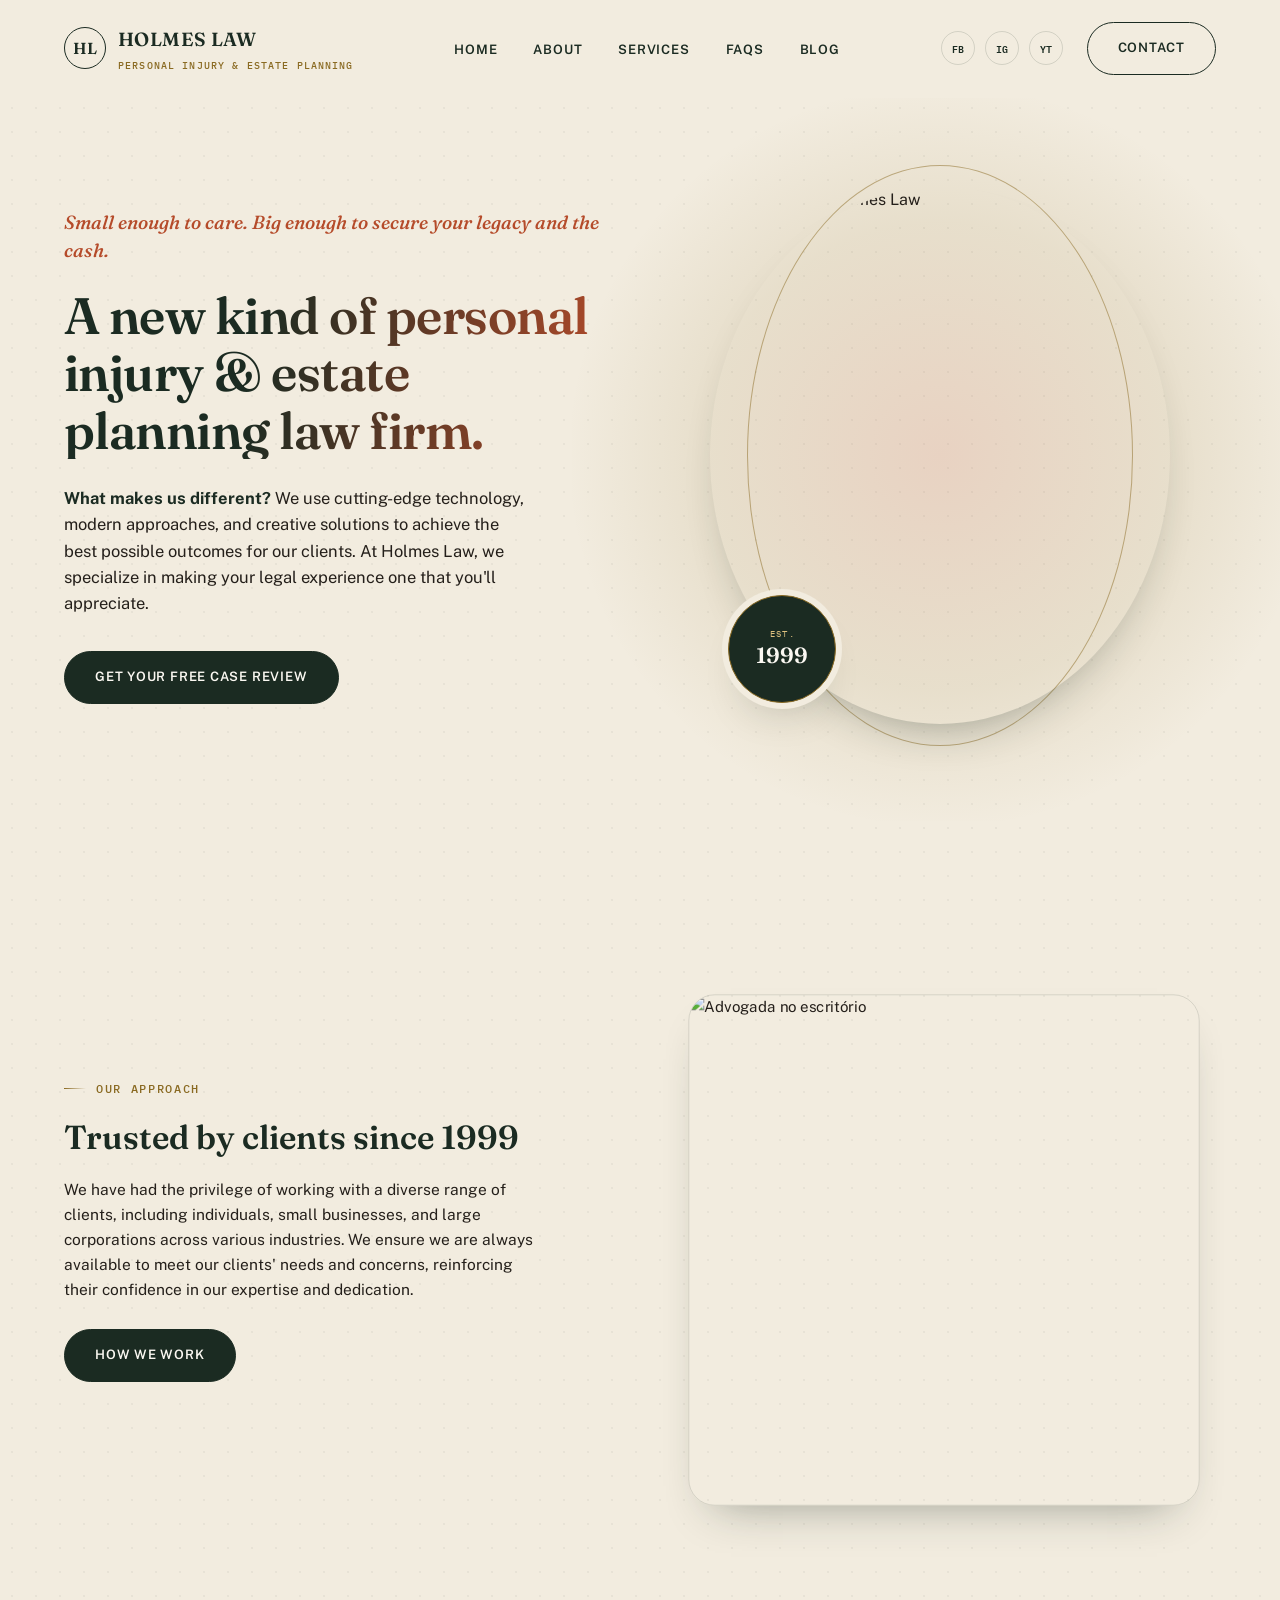
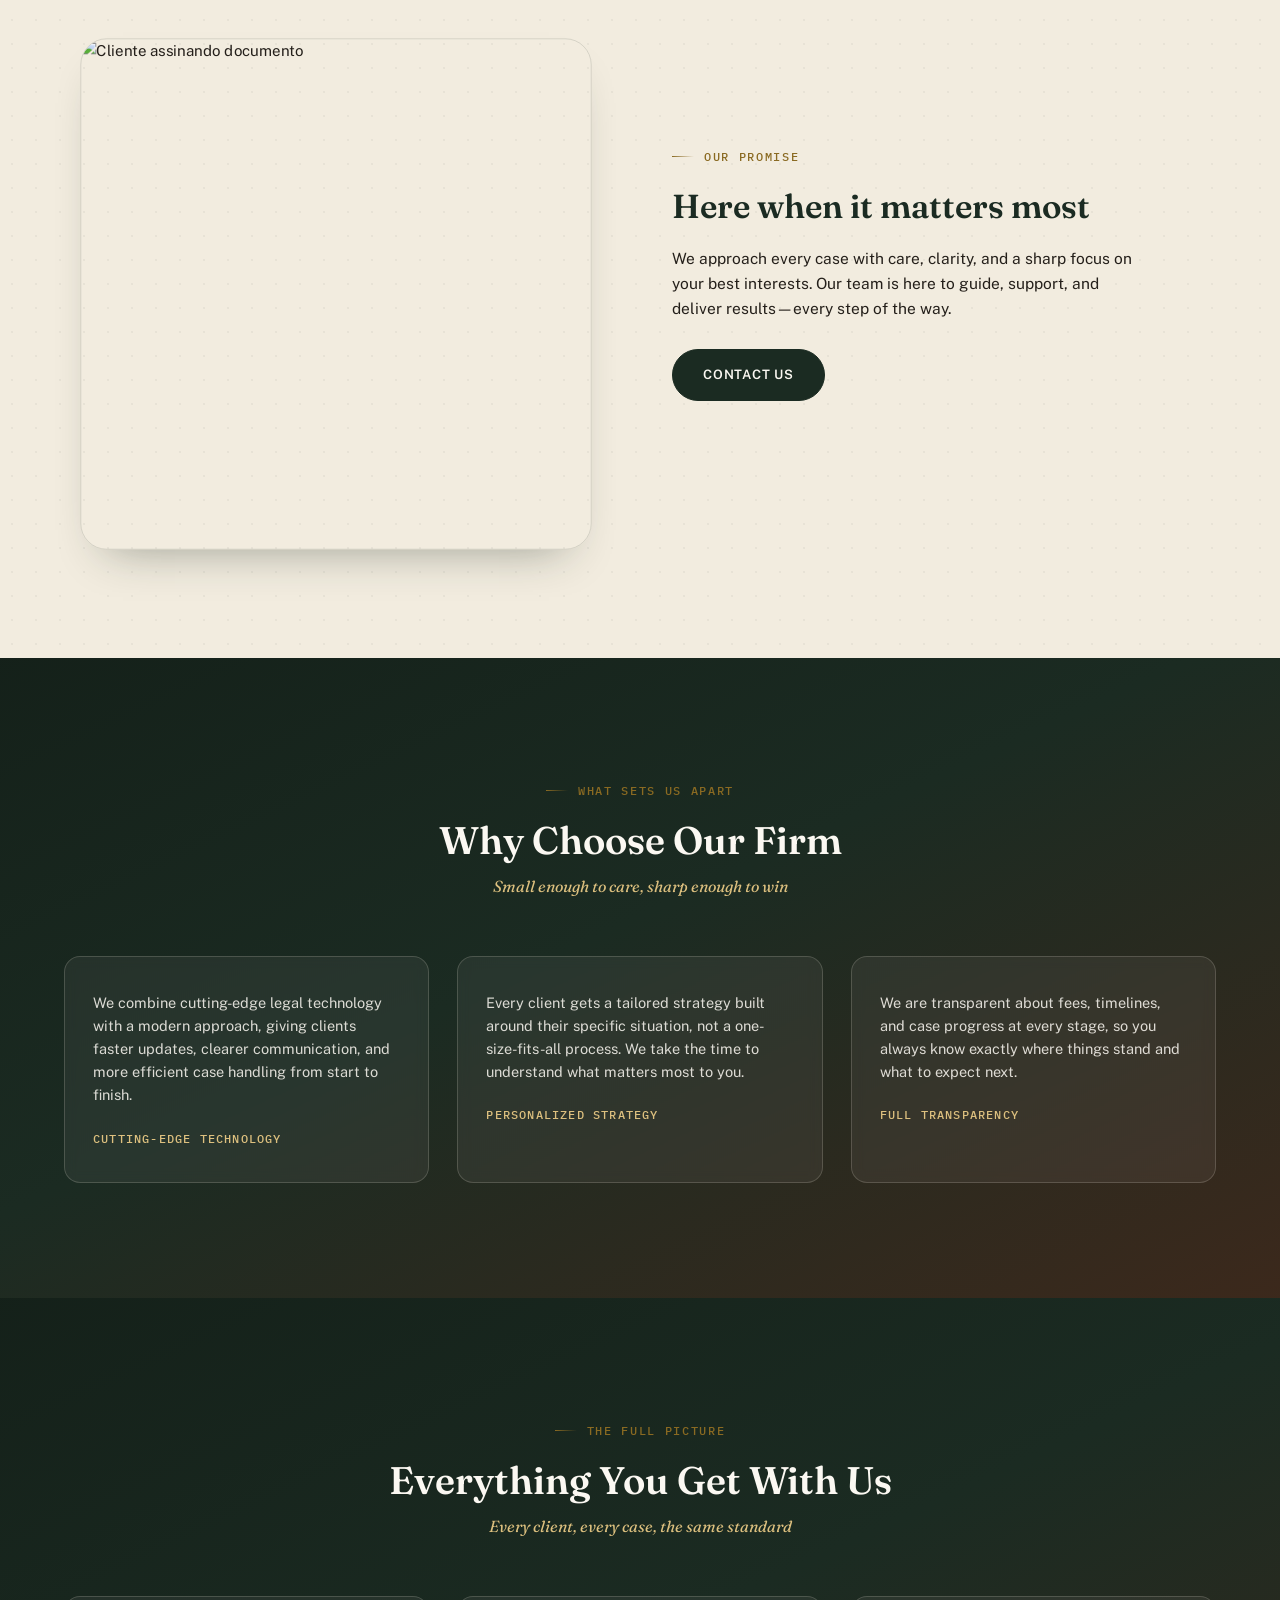
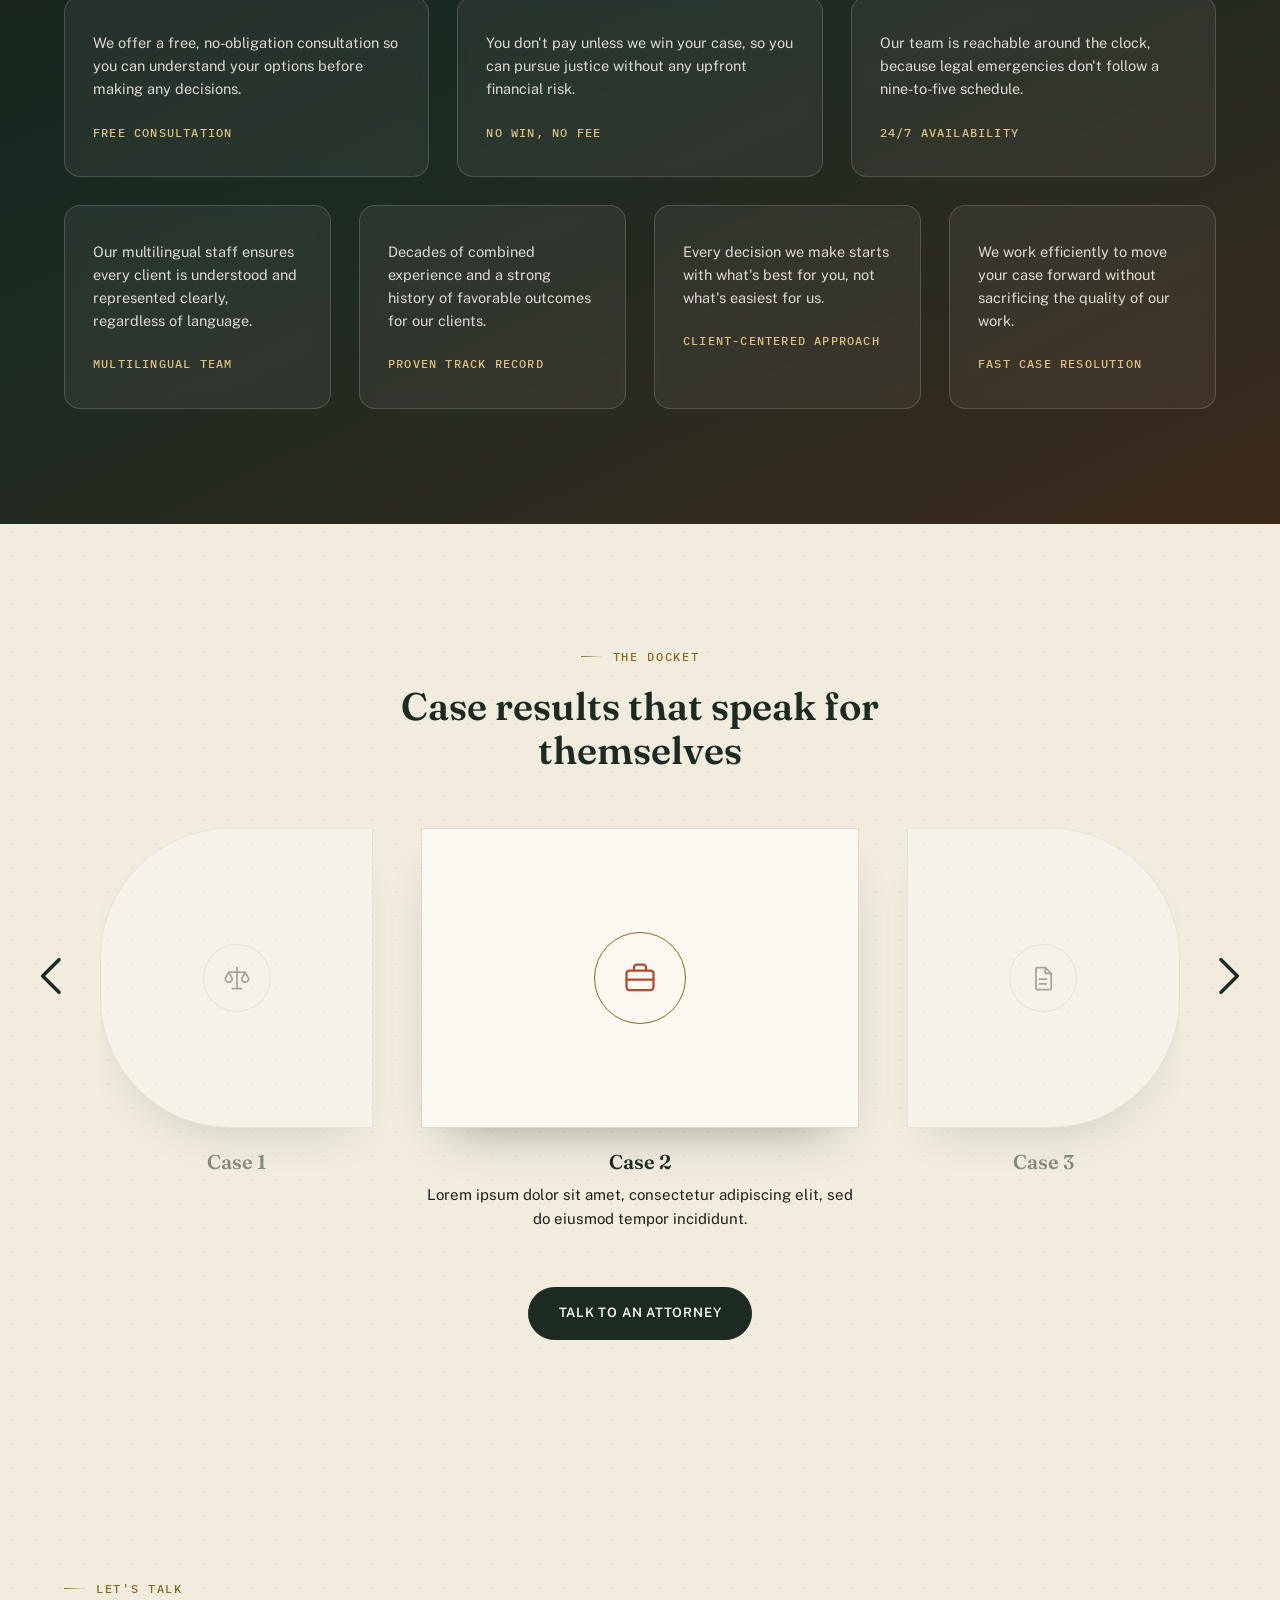
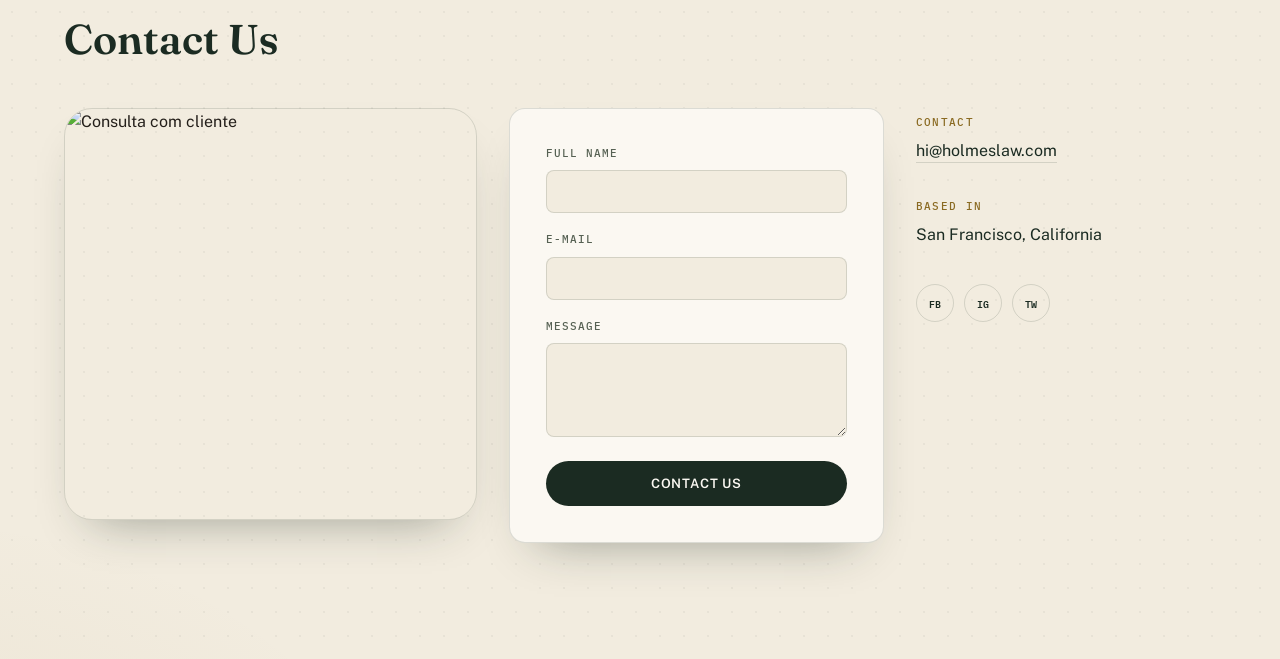
==== teste/index.html @ 51fbaf1c "detalhe2" ====
<!DOCTYPE html>
<html lang="pt-BR">
<head>
  <meta charset="UTF-8">
  <meta name="viewport" content="width=device-width, initial-scale=1.0">
  <title>Holmes Law &mdash; Personal Injury &amp; Estate Planning</title>
  <meta name="description" content="Holmes Law is a personal injury and estate planning firm built around clear communication, modern technology, and outcomes clients can trust.">
  <link rel="icon" type="image/svg+xml" href="data:image/svg+xml,%3Csvg xmlns='http://www.w3.org/2000/svg' viewBox='0 0 24 24'%3E%3Crect width='24' height='24' rx='5' fill='%231b2b22'/%3E%3Cpath d='M12 4v16M6 8h12M6 8l-2.5 5a2.5 2.5 0 0 0 5 0L6 8ZM18 8l-2.5 5a2.5 2.5 0 0 0 5 0L18 8ZM8.5 20h7' stroke='%23ddc07f' stroke-width='1.4' fill='none' stroke-linecap='round' stroke-linejoin='round'/%3E%3C/svg%3E">
  <link rel="preconnect" href="https://fonts.googleapis.com">
  <link rel="preconnect" href="https://fonts.gstatic.com" crossorigin>
  <link href="https://fonts.googleapis.com/css2?family=Fraunces:ital,wght@0,400;0,500;0,600;0,700;1,500&amp;family=Public+Sans:wght@400;500;600;700&amp;family=IBM+Plex+Mono:wght@500;600&amp;display=swap" rel="stylesheet">
  <link rel="stylesheet" href="style.css">
</head>
<body>

  <header class="site-header">
    <div class="container header-inner">

      <a href="#" class="logo">
        <span class="logo-mark">HL</span>
        <span class="logo-text">
          HOLMES LAW
          <small>PERSONAL INJURY &amp; ESTATE PLANNING</small>
        </span>
      </a>

      <nav class="main-nav">
        <ul>
          <li><a href="#">Home</a></li>
          <li class="has-dropdown">
            <a href="#">About</a>
            <ul class="dropdown">
              <li><a href="#">Our Story</a></li>
              <li><a href="#">Team</a></li>
            </ul>
          </li>
          <li class="has-dropdown">
            <a href="#">Services</a>
            <ul class="dropdown">
              <li><a href="#">Personal Injury</a></li>
              <li><a href="#">Estate Planning</a></li>
            </ul>
          </li>
          <li><a href="#">FAQs</a></li>
          <li><a href="#">Blog</a></li>
        </ul>
      </nav>

      <div class="header-actions">
        <ul class="social-links">
          <li><a href="#" aria-label="Facebook">FB</a></li>
          <li><a href="#" aria-label="Instagram">IG</a></li>
          <li><a href="#" aria-label="YouTube">YT</a></li>
        </ul>
        <a href="#" class="btn btn-primary">Contact</a>
      </div>

    </div>
  </header>

  <section class="hero">
    <div class="container hero-inner">

      <div class="hero-content">
        <p class="hero-eyebrow">Small enough to care. Big enough to secure your legacy and the cash.</p>
        <h1 class="hero-title">A new kind of personal injury &amp; estate planning law firm.</h1>
        <p class="hero-text">
          <strong>What makes us different?</strong> We use cutting-edge technology, modern approaches, and creative solutions to achieve the best possible outcomes for our clients. At Holmes Law, we specialize in making your legal experience one that you'll appreciate.
        </p>
        <a href="#" class="btn btn-secondary">Get Your Free Case Review</a>
      </div>

      <div class="hero-media">
        <img src="https://images.unsplash.com/photo-1662104935883-e9dd0619eaba?q=80&amp;w=1000&amp;h=1250&amp;auto=format&amp;fit=crop" alt="Advogada da Holmes Law">
        <div class="seal">
          <span>Est.</span>
          <strong>1999</strong>
        </div>
      </div>

    </div>
  </section>

  <section class="about">
    <div class="container">

      <div class="about-row">
        <div class="about-text reveal">
          <span class="tag-label">Our Approach</span>
          <h2>Trusted by clients since 1999</h2>
          <p>
            We have had the privilege of working with a diverse range of clients, including individuals, small businesses, and large corporations across various industries. We ensure we are always available to meet our clients' needs and concerns, reinforcing their confidence in our expertise and dedication.
          </p>
          <a href="#" class="btn btn-secondary">How We Work</a>
        </div>
        <div class="about-media reveal reveal-scale reveal-delay-1">
          <img src="https://images.unsplash.com/photo-1758518727888-ffa196002e59?q=80&amp;w=1200&amp;h=1200&amp;auto=format&amp;fit=crop" alt="Advogada no escritório">
        </div>
      </div>

      <div class="about-row">
        <div class="about-media reveal reveal-scale">
          <img src="https://images.unsplash.com/photo-1450101499163-c8848c66ca85?q=80&amp;w=1200&amp;h=1200&amp;auto=format&amp;fit=crop" alt="Cliente assinando documento">
        </div>
        <div class="about-text reveal reveal-delay-1">
          <span class="tag-label">Our Promise</span>
          <h2>Here when it matters most</h2>
          <p>
            We approach every case with care, clarity, and a sharp focus on your best interests. Our team is here to guide, support, and deliver results—every step of the way.
          </p>
          <a href="#" class="btn btn-secondary">Contact Us</a>
        </div>
      </div>

    </div>
  </section>

  <section class="highlights" style="background-image: url('https://images.unsplash.com/photo-1758518730384-be3d205838e8?q=80&amp;w=1920&amp;h=1080&amp;auto=format&amp;fit=crop');">
    <div class="highlights-overlay"></div>

    <div class="container highlights-inner">

      <div class="highlights-header reveal">
        <span class="tag-label">What Sets Us Apart</span>
        <h2>Why Choose Our Firm</h2>
        <p>Small enough to care, sharp enough to win</p>
      </div>

      <div class="highlights-grid">

        <div class="highlight-card reveal">
          <p>
            We combine cutting-edge legal technology with a modern approach, giving clients faster updates, clearer communication, and more efficient case handling from start to finish.
          </p>
          <span class="highlight-label">Cutting-Edge Technology</span>
        </div>

        <div class="highlight-card reveal reveal-delay-1">
          <p>
            Every client gets a tailored strategy built around their specific situation, not a one-size-fits-all process. We take the time to understand what matters most to you.
          </p>
          <span class="highlight-label">Personalized Strategy</span>
        </div>

        <div class="highlight-card reveal reveal-delay-2">
          <p>
            We are transparent about fees, timelines, and case progress at every stage, so you always know exactly where things stand and what to expect next.
          </p>
          <span class="highlight-label">Full Transparency</span>
        </div>

      </div>

    </div>
  </section>

  <section class="highlights" style="background-image: url('https://images.unsplash.com/photo-1750365501430-395251fe4b7e?q=80&amp;w=1920&amp;h=1080&amp;auto=format&amp;fit=crop');">
    <div class="highlights-overlay"></div>

    <div class="container highlights-inner">

      <div class="highlights-header reveal">
        <span class="tag-label">The Full Picture</span>
        <h2>Everything You Get With Us</h2>
        <p>Every client, every case, the same standard</p>
      </div>

      <div class="highlights-grid highlights-grid-7">

        <div class="highlight-card highlight-card-top reveal">
          <p>
            We offer a free, no-obligation consultation so you can understand your options before making any decisions.
          </p>
          <span class="highlight-label">Free Consultation</span>
        </div>

        <div class="highlight-card highlight-card-top reveal reveal-delay-1">
          <p>
            You don't pay unless we win your case, so you can pursue justice without any upfront financial risk.
          </p>
          <span class="highlight-label">No Win, No Fee</span>
        </div>

        <div class="highlight-card highlight-card-top reveal reveal-delay-2">
          <p>
            Our team is reachable around the clock, because legal emergencies don't follow a nine-to-five schedule.
          </p>
          <span class="highlight-label">24/7 Availability</span>
        </div>

        <div class="highlight-card highlight-card-bottom reveal">
          <p>
            Our multilingual staff ensures every client is understood and represented clearly, regardless of language.
          </p>
          <span class="highlight-label">Multilingual Team</span>
        </div>

        <div class="highlight-card highlight-card-bottom reveal reveal-delay-1">
          <p>
            Decades of combined experience and a strong history of favorable outcomes for our clients.
          </p>
          <span class="highlight-label">Proven Track Record</span>
        </div>

        <div class="highlight-card highlight-card-bottom reveal reveal-delay-2">
          <p>
            Every decision we make starts with what's best for you, not what's easiest for us.
          </p>
          <span class="highlight-label">Client-Centered Approach</span>
        </div>

        <div class="highlight-card highlight-card-bottom reveal reveal-delay-3">
          <p>
            We work efficiently to move your case forward without sacrificing the quality of our work.
          </p>
          <span class="highlight-label">Fast Case Resolution</span>
        </div>

      </div>

    </div>
  </section>

  <section class="cases">
    <div class="container">

      <div class="cases-header reveal">
        <span class="tag-label">The Docket</span>
        <h2>Case results that speak for themselves</h2>
      </div>

      <div class="cases-carousel">

        <button type="button" class="cases-arrow cases-arrow-prev" aria-label="Caso anterior">
          <svg viewBox="0 0 24 24" fill="none" stroke="currentColor" stroke-width="1.5" stroke-linecap="round" stroke-linejoin="round"><path d="M15 5l-7 7 7 7"/></svg>
        </button>

        <div class="cases-track">

          <div class="case-card">
            <div class="case-shape">
              <div class="case-symbol">
                <svg viewBox="0 0 24 24" fill="none" stroke="currentColor" stroke-width="1.5" stroke-linecap="round" stroke-linejoin="round"><path d="M12 3v18M5 7h14M5 7l-3 5.5a3 3 0 0 0 6 0L5 7ZM19 7l-3 5.5a3 3 0 0 0 6 0L19 7ZM8 21h8"/></svg>
              </div>
            </div>
            <h3>Case 1</h3>
            <p>Lorem ipsum dolor sit amet, consectetur adipiscing elit, sed do eiusmod tempor incididunt.</p>
          </div>

          <div class="case-card">
            <div class="case-shape">
              <div class="case-symbol">
                <svg viewBox="0 0 24 24" fill="none" stroke="currentColor" stroke-width="1.5" stroke-linecap="round" stroke-linejoin="round"><rect x="3" y="7" width="18" height="13" rx="2"/><path d="M8 7V5a2 2 0 0 1 2-2h4a2 2 0 0 1 2 2v2M3 13h18"/></svg>
              </div>
            </div>
            <h3>Case 2</h3>
            <p>Lorem ipsum dolor sit amet, consectetur adipiscing elit, sed do eiusmod tempor incididunt.</p>
          </div>

          <div class="case-card">
            <div class="case-shape">
              <div class="case-symbol">
                <svg viewBox="0 0 24 24" fill="none" stroke="currentColor" stroke-width="1.5" stroke-linecap="round" stroke-linejoin="round"><path d="M7 3h7l5 5v13a1 1 0 0 1-1 1H7a1 1 0 0 1-1-1V4a1 1 0 0 1 1-1Z"/><path d="M14 3v5h5M9 13h6M9 17h6"/></svg>
              </div>
            </div>
            <h3>Case 3</h3>
            <p>Lorem ipsum dolor sit amet, consectetur adipiscing elit, sed do eiusmod tempor incididunt.</p>
          </div>

          <div class="case-card">
            <div class="case-shape">
              <div class="case-symbol">
                <svg viewBox="0 0 24 24" fill="none" stroke="currentColor" stroke-width="1.5" stroke-linecap="round" stroke-linejoin="round"><path d="M12 3l7 3v6c0 4.5-3 8-7 9-4-1-7-4.5-7-9V6l7-3Z"/></svg>
              </div>
            </div>
            <h3>Case 4</h3>
            <p>Lorem ipsum dolor sit amet, consectetur adipiscing elit, sed do eiusmod tempor incididunt.</p>
          </div>

          <div class="case-card">
            <div class="case-shape">
              <div class="case-symbol">
                <svg viewBox="0 0 24 24" fill="none" stroke="currentColor" stroke-width="1.5" stroke-linecap="round" stroke-linejoin="round"><path d="M3 21h18M4 21V10l8-6 8 6v11M6 21v-7M10 21v-7M14 21v-7M18 21v-7"/></svg>
              </div>
            </div>
            <h3>Case 5</h3>
            <p>Lorem ipsum dolor sit amet, consectetur adipiscing elit, sed do eiusmod tempor incididunt.</p>
          </div>

          <div class="case-card">
            <div class="case-shape">
              <div class="case-symbol">
                <svg viewBox="0 0 24 24" fill="none" stroke="currentColor" stroke-width="1.5" stroke-linecap="round" stroke-linejoin="round"><path d="M16 3l5 5-11 11H5v-5L16 3Z"/><path d="M3 21h6"/></svg>
              </div>
            </div>
            <h3>Case 6</h3>
            <p>Lorem ipsum dolor sit amet, consectetur adipiscing elit, sed do eiusmod tempor incididunt.</p>
          </div>

        </div>

        <button type="button" class="cases-arrow cases-arrow-next" aria-label="Próximo caso">
          <svg viewBox="0 0 24 24" fill="none" stroke="currentColor" stroke-width="1.5" stroke-linecap="round" stroke-linejoin="round"><path d="M9 5l7 7-7 7"/></svg>
        </button>

      </div>

      <div class="cases-cta">
        <a href="#" class="btn btn-secondary">Talk to an Attorney</a>
      </div>

    </div>
  </section>

  <script>
    (function () {
      var track = document.querySelector('.cases-track');
      var prevBtn = document.querySelector('.cases-arrow-prev');
      var nextBtn = document.querySelector('.cases-arrow-next');

      if (!track || !prevBtn || !nextBtn) return;

      var cards = Array.prototype.slice.call(track.querySelectorAll('.case-card'));
      var currentIndex = 1;

      function render() {
        cards.forEach(function (card, index) {
          card.classList.remove('is-current', 'is-side', 'is-prev', 'is-next', 'is-hidden');

          if (index === currentIndex) {
            card.classList.add('is-current');
          } else if (index === currentIndex - 1) {
            card.classList.add('is-side', 'is-prev');
          } else if (index === currentIndex + 1) {
            card.classList.add('is-side', 'is-next');
          } else {
            card.classList.add('is-hidden');
          }
        });

        prevBtn.disabled = currentIndex === 0;
        nextBtn.disabled = currentIndex === cards.length - 1;
      }

      prevBtn.addEventListener('click', function () {
        if (currentIndex > 0) {
          currentIndex -= 1;
          render();
        }
      });

      nextBtn.addEventListener('click', function () {
        if (currentIndex < cards.length - 1) {
          currentIndex += 1;
          render();
        }
      });

      render();
    })();
  </script>

  <section class="contact">
    <div class="container">

      <span class="tag-label reveal">Let's Talk</span>
      <h2 class="contact-title reveal">Contact Us</h2>

      <div class="contact-grid">

        <div class="contact-image reveal">
          <img src="https://images.unsplash.com/photo-1758691737246-95bf8f09a997?q=80&amp;w=1000&amp;h=1000&amp;auto=format&amp;fit=crop" alt="Consulta com cliente">
        </div>

        <div class="contact-form-box reveal reveal-delay-1">
          <form>
            <div class="form-field">
              <label for="contact-name">Full Name</label>
              <input type="text" id="contact-name" name="name">
            </div>
            <div class="form-field">
              <label for="contact-email">E-mail</label>
              <input type="email" id="contact-email" name="email">
            </div>
            <div class="form-field">
              <label for="contact-message">Message</label>
              <textarea id="contact-message" name="message" rows="4"></textarea>
            </div>
            <button type="submit" class="btn btn-secondary">Contact Us</button>
          </form>
        </div>

        <div class="contact-info reveal reveal-delay-2">
          <div class="contact-info-block">
            <h4>Contact</h4>
            <a href="mailto:hi@holmeslaw.com">hi@holmeslaw.com</a>
          </div>

          <div class="contact-info-block">
            <h4>Based in</h4>
            <p>San Francisco, California</p>
          </div>

          <ul class="contact-social">
            <li><a href="#" aria-label="Facebook">FB</a></li>
            <li><a href="#" aria-label="Instagram">IG</a></li>
            <li><a href="#" aria-label="Twitter">TW</a></li>
          </ul>
        </div>

      </div>

    </div>
  </section>

  <script>
    (function () {
      var header = document.querySelector('.site-header');

      function onScroll() {
        header.classList.toggle('is-scrolled', window.scrollY > 10);
      }

      onScroll();
      window.addEventListener('scroll', onScroll, { passive: true });
    })();

    (function () {
      var reduceMotion = window.matchMedia('(prefers-reduced-motion: reduce)').matches;
      var targets = document.querySelectorAll('.reveal');

      if (reduceMotion || !('IntersectionObserver' in window)) {
        targets.forEach(function (el) { el.classList.add('is-visible'); });
        return;
      }

      var observer = new IntersectionObserver(function (entries) {
        entries.forEach(function (entry) {
          if (entry.isIntersecting) {
            entry.target.classList.add('is-visible');
            observer.unobserve(entry.target);
          }
        });
      }, { threshold: 0.15, rootMargin: '0px 0px -60px 0px' });

      targets.forEach(function (el) { observer.observe(el); });
    })();
  </script>

</body>
</html>
---- teste/style.css ----
/* ===== Reset & tokens ===== */

* {
  margin: 0;
  padding: 0;
  box-sizing: border-box;
}

:root {
  --ink: #1b2b22;
  --parchment: #f2ecdf;
  --paper: #fbf8f2;
  --rust: #b54b2a;
  --rust-dark: #8f3c1e;
  --brass: #8a6a22;
  --brass-light: #ddc07f;
  --charcoal: #241f1a;
  --sage: #566153;
  --line: rgba(27, 43, 34, 0.14);
  --shadow-soft: 0 24px 48px -28px rgba(27, 43, 34, 0.45);
  --shadow-lift: 0 16px 30px -18px rgba(27, 43, 34, 0.4);
  --radius-sm: 8px;
  --radius-md: 16px;
  --radius-lg: 28px;
  --section-pad: clamp(64px, 9vw, 120px);
  --font-display: "Fraunces", Georgia, serif;
  --font-body: "Public Sans", Arial, Helvetica, sans-serif;
  --font-mono: "IBM Plex Mono", "Courier New", monospace;
}

html {
  scroll-behavior: smooth;
}

body {
  font-family: var(--font-body);
  color: var(--charcoal);
  background-color: var(--parchment);
  background-image:
    radial-gradient(ellipse 900px 620px at 88% -8%, rgba(181, 75, 42, 0.07), transparent 60%),
    radial-gradient(ellipse 900px 700px at -8% 105%, rgba(138, 106, 34, 0.08), transparent 60%),
    radial-gradient(rgba(27, 43, 34, 0.05) 1px, transparent 1px);
  background-size: auto, auto, 24px 24px;
  background-repeat: no-repeat, no-repeat, repeat;
  line-height: 1.6;
  -webkit-font-smoothing: antialiased;
}

img {
  max-width: 100%;
  display: block;
}

a {
  text-decoration: none;
  color: inherit;
}

ul {
  list-style: none;
}

h1, h2, h3, h4 {
  font-family: var(--font-display);
  color: var(--ink);
  font-weight: 600;
  line-height: 1.15;
}

::selection {
  background: var(--brass);
  color: var(--paper);
}

a:focus-visible,
button:focus-visible,
input:focus-visible,
select:focus-visible,
textarea:focus-visible {
  outline: 2px solid var(--rust);
  outline-offset: 3px;
}

.container {
  width: 100%;
  max-width: 1200px;
  margin: 0 auto;
  padding: 0 24px;
}

/* ===== Reveal on scroll ===== */

.reveal {
  opacity: 0;
  transform: translateY(28px);
  transition: opacity 0.8s ease, transform 0.8s ease;
}

.reveal.is-visible {
  opacity: 1;
  transform: none;
}

.reveal.reveal-scale {
  transform: translateY(24px) scale(0.94);
}

.reveal-delay-1 { transition-delay: 0.1s; }
.reveal-delay-2 { transition-delay: 0.2s; }
.reveal-delay-3 { transition-delay: 0.3s; }
.reveal-delay-4 { transition-delay: 0.4s; }

@media (prefers-reduced-motion: reduce) {
  html { scroll-behavior: auto; }

  .reveal {
    opacity: 1 !important;
    transform: none !important;
    transition: none !important;
  }

  * {
    animation-duration: 0.001ms !important;
    transition-duration: 0.001ms !important;
  }
}

/* ===== Tipografia utilitária ===== */

.tag-label {
  display: inline-flex;
  align-items: center;
  gap: 10px;
  margin-bottom: 18px;
  font-family: var(--font-mono);
  font-size: 12px;
  font-weight: 500;
  text-transform: uppercase;
  letter-spacing: 0.14em;
  color: var(--brass);
}

.tag-label::before {
  content: "";
  width: 22px;
  height: 1px;
  background: linear-gradient(90deg, var(--brass), transparent);
}

.reveal .tag-label::before,
.tag-label.reveal::before {
  width: 0;
  transition: width 0.6s ease 0.25s;
}

.reveal.is-visible .tag-label::before,
.tag-label.reveal.is-visible::before {
  width: 22px;
}

/* ===== Botões ===== */

.btn {
  display: inline-flex;
  align-items: center;
  justify-content: center;
  padding: 15px 30px;
  border-radius: 999px;
  font-family: var(--font-body);
  font-size: 13px;
  font-weight: 600;
  letter-spacing: 0.06em;
  text-transform: uppercase;
  cursor: pointer;
  transition: background-color 0.25s ease, color 0.25s ease, border-color 0.25s ease, transform 0.25s ease, box-shadow 0.25s ease;
}

.btn-primary {
  background: transparent;
  border: 1.5px solid var(--ink);
  color: var(--ink);
}

.btn-primary:hover {
  background: var(--rust);
  border-color: var(--rust);
  color: var(--paper);
  transform: translateY(-2px) scale(1.04);
  box-shadow: var(--shadow-lift);
}

.btn-primary:active {
  background: var(--rust-dark);
  border-color: var(--rust-dark);
  transform: translateY(0) scale(1);
  box-shadow: none;
}

.btn-secondary {
  background: var(--ink);
  border: 1.5px solid var(--ink);
  color: var(--paper);
}

.btn-secondary:hover {
  background: var(--rust);
  border-color: var(--rust);
  transform: translateY(-2px) scale(1.04);
  box-shadow: var(--shadow-lift);
}

.btn-secondary:active {
  background: var(--rust-dark);
  border-color: var(--rust-dark);
  transform: translateY(0) scale(1);
  box-shadow: none;
}

/* ===== Header / Navegação ===== */

.site-header {
  position: sticky;
  top: 0;
  z-index: 100;
  background: var(--parchment);
  border-bottom: 1px solid transparent;
  padding: 22px 0;
  transition: box-shadow 0.3s ease, padding 0.3s ease, border-color 0.3s ease;
}

.site-header.is-scrolled {
  padding: 14px 0;
  border-color: var(--line);
  box-shadow: 0 12px 24px -20px rgba(27, 43, 34, 0.5);
}

.header-inner {
  display: flex;
  align-items: center;
  justify-content: space-between;
  gap: 32px;
}

.logo {
  display: flex;
  align-items: center;
  gap: 12px;
  flex-shrink: 0;
}

.logo-mark {
  display: flex;
  align-items: center;
  justify-content: center;
  width: 42px;
  height: 42px;
  border: 1.5px solid var(--ink);
  border-radius: 50%;
  font-family: var(--font-display);
  font-weight: 600;
  font-size: 16px;
  color: var(--ink);
  transition: transform 0.4s cubic-bezier(0.34, 1.56, 0.64, 1), background 0.3s ease, color 0.3s ease;
}

.logo:hover .logo-mark {
  transform: scale(1.1) rotate(-8deg);
  background: var(--ink);
  color: var(--paper);
}

.logo-text {
  display: flex;
  flex-direction: column;
  font-family: var(--font-display);
  font-weight: 600;
  font-size: 19px;
  letter-spacing: 0.02em;
  color: var(--ink);
}

.logo-text small {
  font-family: var(--font-mono);
  font-weight: 500;
  font-size: 9.5px;
  letter-spacing: 0.12em;
  color: var(--brass);
  margin-top: 3px;
}

.main-nav {
  flex: 1;
  display: flex;
  justify-content: center;
}

.main-nav > ul {
  display: flex;
  align-items: center;
  gap: 36px;
}

.main-nav a {
  position: relative;
  font-size: 13px;
  font-weight: 600;
  text-transform: uppercase;
  letter-spacing: 0.06em;
  padding: 6px 0;
  color: var(--ink);
}

.main-nav > ul > li > a::after {
  content: "";
  position: absolute;
  left: 0;
  bottom: 0;
  width: 100%;
  height: 1.5px;
  background: var(--rust);
  transform: scaleX(0);
  transform-origin: right;
  transition: transform 0.3s ease;
}

.main-nav > ul > li > a:hover::after,
.main-nav > ul > li > a:focus-visible::after {
  transform: scaleX(1);
  transform-origin: left;
}

.has-dropdown {
  position: relative;
}

.dropdown {
  position: absolute;
  top: 100%;
  left: 50%;
  transform: translate(-50%, 8px);
  min-width: 190px;
  margin-top: 14px;
  padding: 10px 0;
  background: var(--paper);
  border: 1px solid var(--line);
  border-radius: var(--radius-sm);
  box-shadow: var(--shadow-soft);
  opacity: 0;
  visibility: hidden;
  transition: opacity 0.25s ease, transform 0.25s ease, visibility 0.25s;
}

.has-dropdown:hover .dropdown,
.has-dropdown:focus-within .dropdown {
  opacity: 1;
  visibility: visible;
  transform: translate(-50%, 0);
}

.dropdown a {
  display: block;
  padding: 9px 20px;
  text-transform: none;
  font-weight: 500;
  letter-spacing: 0;
  font-family: var(--font-body);
  transition: color 0.2s ease, padding-left 0.2s ease;
}

.dropdown a:hover {
  color: var(--rust);
  padding-left: 26px;
}

.header-actions {
  display: flex;
  align-items: center;
  gap: 24px;
  flex-shrink: 0;
}

.social-links {
  display: flex;
  gap: 10px;
}

.social-links a {
  display: flex;
  align-items: center;
  justify-content: center;
  width: 34px;
  height: 34px;
  border: 1.5px solid var(--line);
  border-radius: 50%;
  font-family: var(--font-mono);
  font-size: 10px;
  font-weight: 600;
  color: var(--ink);
  transition: background 0.25s ease, color 0.25s ease, border-color 0.25s ease, transform 0.25s ease;
}

.social-links a:hover {
  background: var(--ink);
  border-color: var(--ink);
  color: var(--paper);
  transform: scale(1.12);
}

/* ===== Hero ===== */

.hero {
  padding: clamp(48px, 7vw, 90px) 0 var(--section-pad);
  overflow: hidden;
}

.hero-inner {
  display: grid;
  grid-template-columns: 1fr 1fr;
  align-items: center;
  gap: 48px;
}

.hero-content {
  max-width: 540px;
}

.hero-content > * {
  animation: hero-in 0.9s ease backwards;
}

.hero-content > .hero-eyebrow { animation-delay: 0.1s; }
.hero-content > .hero-title { animation-delay: 0.25s; }
.hero-content > .hero-text { animation-delay: 0.4s; }
.hero-content > .btn { animation-delay: 0.55s; }

@keyframes hero-in {
  from {
    opacity: 0;
    transform: translateY(18px);
  }
  to {
    opacity: 1;
    transform: none;
  }
}

.hero-eyebrow {
  font-family: var(--font-display);
  font-style: italic;
  font-weight: 500;
  font-size: 19px;
  color: var(--rust);
  margin-bottom: 22px;
  line-height: 1.5;
}

.hero-title {
  font-size: clamp(2.4rem, 4vw, 3.4rem);
  line-height: 1.12;
  margin-bottom: 26px;
  letter-spacing: -0.01em;
  background: linear-gradient(100deg, var(--ink) 35%, var(--rust) 100%);
  -webkit-background-clip: text;
  background-clip: text;
  -webkit-text-fill-color: transparent;
  color: transparent;
}

.hero-text {
  font-size: 16.5px;
  color: var(--charcoal);
  max-width: 46ch;
  margin-bottom: 34px;
}

.hero-text strong {
  color: var(--ink);
}

.hero-media {
  position: relative;
  z-index: 0;
  width: 100%;
  max-width: 460px;
  margin: 0 auto;
  animation: hero-in 1.1s ease backwards;
  animation-delay: 0.3s;
}

.hero-media::after {
  content: "";
  position: absolute;
  inset: -18% -30%;
  background: radial-gradient(circle, rgba(181, 75, 42, 0.16), rgba(138, 106, 34, 0.1) 45%, transparent 72%);
  z-index: -1;
}

.hero-media::before {
  content: "";
  position: absolute;
  inset: -22px 8% -22px 8%;
  border: 1px solid var(--brass);
  border-radius: 50%;
  opacity: 0.5;
}

.hero-media img {
  position: relative;
  width: 100%;
  max-width: 460px;
  aspect-ratio: 6 / 7;
  object-fit: cover;
  border-radius: 50%;
  box-shadow: var(--shadow-soft);
}

.seal {
  position: absolute;
  left: 4%;
  bottom: 4%;
  z-index: 2;
  display: flex;
  flex-direction: column;
  align-items: center;
  justify-content: center;
  width: 108px;
  height: 108px;
  border-radius: 50%;
  background: var(--ink);
  border: 1px solid var(--brass);
  box-shadow: 0 0 0 6px var(--parchment), var(--shadow-soft);
  text-align: center;
  transition: transform 0.4s cubic-bezier(0.34, 1.56, 0.64, 1);
}

.seal:hover {
  transform: scale(1.08) rotate(-6deg);
}

.seal span {
  font-family: var(--font-mono);
  font-size: 9px;
  letter-spacing: 0.14em;
  text-transform: uppercase;
  color: var(--brass-light);
}

.seal strong {
  font-family: var(--font-display);
  font-size: 22px;
  font-weight: 600;
  color: var(--paper);
  line-height: 1.3;
}

/* ===== About ===== */

.about {
  padding: var(--section-pad) 0;
}

.about-row {
  display: grid;
  grid-template-columns: 1fr 1fr;
  align-items: center;
  gap: 64px;
}

.about-row + .about-row {
  margin-top: 100px;
}

.about-text {
  max-width: 480px;
}

.about-text h2 {
  font-size: clamp(1.8rem, 2.6vw, 2.3rem);
  line-height: 1.25;
  margin-bottom: 20px;
}

.about-text p {
  font-size: 15.5px;
  color: var(--charcoal);
  margin-bottom: 28px;
}

.about-media img {
  width: 100%;
  aspect-ratio: 1 / 1;
  object-fit: cover;
  border-radius: var(--radius-lg);
  border: 1px solid var(--line);
  box-shadow: var(--shadow-soft);
}

/* ===== Highlights (Diferenciais) ===== */

.highlights {
  position: relative;
  padding: var(--section-pad) 0;
  background-size: cover;
  background-position: center;
  background-color: var(--ink);
}

.highlights-overlay {
  position: absolute;
  inset: 0;
  background: linear-gradient(155deg, rgba(20, 32, 25, 0.94) 0%, rgba(27, 43, 34, 0.82) 45%, rgba(69, 40, 26, 0.78) 100%);
}

.highlights-inner {
  position: relative;
  z-index: 1;
}

.highlights-header {
  text-align: center;
  max-width: 600px;
  margin: 0 auto 56px;
  color: var(--paper);
}

.highlights-header .tag-label {
  justify-content: center;
}

.highlights-header h2 {
  font-size: clamp(1.9rem, 3vw, 2.5rem);
  color: var(--paper);
  margin-bottom: 12px;
}

.highlights-header p {
  font-size: 16px;
  color: var(--brass-light);
  font-family: var(--font-display);
  font-style: italic;
}

.highlights-grid {
  display: grid;
  grid-template-columns: repeat(3, 1fr);
  gap: 28px;
}

.highlight-card {
  background: rgba(242, 236, 224, 0.06);
  border: 1px solid rgba(242, 236, 224, 0.18);
  border-radius: var(--radius-md);
  backdrop-filter: blur(6px);
  padding: 34px 28px;
  color: var(--paper);
  transition: transform 0.35s cubic-bezier(0.22, 1, 0.36, 1), background-color 0.35s ease, border-color 0.35s ease, box-shadow 0.35s ease;
}

.highlight-card:hover {
  transform: scale(1.06);
  background: rgba(242, 236, 224, 0.12);
  border-color: var(--brass-light);
  box-shadow: 0 24px 44px -20px rgba(0, 0, 0, 0.55);
  z-index: 1;
}

.highlight-card p {
  font-size: 14.5px;
  color: rgba(251, 248, 242, 0.85);
  margin-bottom: 22px;
}

.highlight-label {
  display: block;
  font-family: var(--font-mono);
  font-size: 12px;
  font-weight: 500;
  text-transform: uppercase;
  letter-spacing: 0.1em;
  color: var(--brass-light);
}

.highlights-grid-7 {
  grid-template-columns: repeat(12, 1fr);
}

.highlight-card-top {
  grid-column: span 4;
}

.highlight-card-bottom {
  grid-column: span 3;
}

/* ===== Cases (Carrossel) ===== */

.cases {
  padding: var(--section-pad) 0;
}

.cases .container {
  max-width: 1400px;
}

.cases-header {
  text-align: center;
  max-width: 600px;
  margin: 0 auto 56px;
}

.cases-header .tag-label {
  justify-content: center;
}

.cases-header h2 {
  font-size: clamp(1.9rem, 3vw, 2.5rem);
}

.cases-carousel {
  display: flex;
  align-items: flex-start;
  gap: 20px;
}

.cases-arrow {
  flex-shrink: 0;
  width: 56px;
  margin-top: 120px;
  border: none;
  background: none;
  color: var(--ink);
  cursor: pointer;
  transition: color 0.25s ease, transform 0.25s ease;
}

.cases-arrow svg {
  width: 100%;
  height: auto;
}

.cases-arrow:hover:not(:disabled) {
  color: var(--rust);
  transform: scale(1.12);
}

.cases-arrow:disabled {
  opacity: 0.25;
  cursor: not-allowed;
}

.cases-track {
  flex: 1;
  display: flex;
  align-items: flex-start;
  justify-content: center;
  gap: 48px;
  overflow: hidden;
  min-height: 380px;
}

.case-card {
  flex: 1 1 0;
  max-width: 320px;
  text-align: center;
  transition: all 0.4s cubic-bezier(0.22, 1, 0.36, 1);
}

.case-card.is-hidden {
  display: none;
}

.case-card.is-side {
  opacity: 0.5;
}

.case-card.is-current {
  flex: 1.6 1 0;
  max-width: 520px;
}

.case-shape {
  width: 100%;
  height: 300px;
  background: var(--paper);
  border: 1px solid var(--line);
  box-shadow: var(--shadow-soft);
  display: flex;
  align-items: center;
  justify-content: center;
  transition: border-radius 0.4s ease, transform 0.4s cubic-bezier(0.22, 1, 0.36, 1), box-shadow 0.4s ease;
}

.case-card:hover .case-shape {
  transform: scale(1.03);
  box-shadow: 0 28px 50px -24px rgba(27, 43, 34, 0.5);
}

.case-card.is-prev .case-shape {
  border-radius: 130px 0 0 130px;
}

.case-card.is-next .case-shape {
  border-radius: 0 130px 130px 0;
}

.case-symbol {
  width: 68px;
  height: 68px;
  display: flex;
  align-items: center;
  justify-content: center;
  border: 1.5px solid var(--line);
  border-radius: 50%;
  color: var(--sage);
  transition: all 0.3s ease;
}

.case-symbol svg {
  width: 28px;
  height: 28px;
}

.case-card.is-current .case-symbol {
  width: 92px;
  height: 92px;
  border-color: var(--brass);
  color: var(--rust);
}

.case-card:hover .case-symbol {
  transform: scale(1.1);
}

.case-card.is-current .case-symbol svg {
  width: 36px;
  height: 36px;
}

.case-card h3 {
  font-size: 20px;
  margin-top: 22px;
  margin-bottom: 10px;
}

.case-card p {
  font-size: 15px;
  color: var(--charcoal);
  opacity: 0;
  max-height: 0;
  overflow: hidden;
  transition: opacity 0.3s ease;
}

.case-card.is-current p {
  opacity: 1;
  max-height: none;
}

.cases-cta {
  text-align: center;
  margin-top: 56px;
}

/* ===== Contact ===== */

.contact {
  padding: var(--section-pad) 0;
}

.contact-title {
  font-size: clamp(2rem, 3.4vw, 2.6rem);
  margin-bottom: 44px;
}

.contact-grid {
  display: grid;
  grid-template-columns: 1.1fr 1fr 0.8fr;
  gap: 32px;
  align-items: start;
}

.contact-image img {
  width: 100%;
  aspect-ratio: 1 / 1;
  object-fit: cover;
  border-radius: var(--radius-lg);
  border: 1px solid var(--line);
  box-shadow: var(--shadow-soft);
}

.contact-form-box {
  background: var(--paper);
  border: 1px solid var(--line);
  border-radius: var(--radius-md);
  box-shadow: var(--shadow-soft);
  padding: 36px;
}

.form-field {
  margin-bottom: 18px;
  display: flex;
  flex-direction: column;
}

.form-field label {
  font-family: var(--font-mono);
  font-size: 11px;
  font-weight: 500;
  text-transform: uppercase;
  letter-spacing: 0.1em;
  color: var(--sage);
  margin-bottom: 8px;
}

.form-field input,
.form-field textarea {
  border: 1.5px solid var(--line);
  border-radius: var(--radius-sm);
  padding: 12px 14px;
  font-size: 14.5px;
  font-family: var(--font-body);
  background: var(--parchment);
  color: var(--charcoal);
  transition: border-color 0.25s ease, box-shadow 0.25s ease;
}

.form-field input:focus,
.form-field textarea:focus {
  outline: none;
  border-color: var(--brass);
  box-shadow: 0 0 0 4px rgba(169, 130, 46, 0.15);
}

.form-field textarea {
  resize: vertical;
}

.contact-form-box .btn {
  width: 100%;
  border: none;
  margin-top: 6px;
}

.contact-info {
  padding-top: 8px;
}

.contact-info-block {
  margin-bottom: 36px;
}

.contact-info-block h4 {
  font-family: var(--font-mono);
  font-size: 11px;
  font-weight: 500;
  text-transform: uppercase;
  letter-spacing: 0.12em;
  color: var(--brass);
  margin-bottom: 10px;
}

.contact-info-block a,
.contact-info-block p {
  font-size: 16px;
  color: var(--ink);
}

.contact-info-block a {
  position: relative;
  border-bottom: 1px solid var(--line);
  padding-bottom: 2px;
  transition: color 0.25s ease, border-color 0.25s ease;
}

.contact-info-block a:hover {
  color: var(--rust);
  border-color: var(--rust);
}

.contact-social {
  display: flex;
  gap: 10px;
}

.contact-social a {
  display: flex;
  align-items: center;
  justify-content: center;
  width: 38px;
  height: 38px;
  border: 1.5px solid var(--line);
  border-radius: 50%;
  font-family: var(--font-mono);
  font-size: 10px;
  font-weight: 600;
  color: var(--ink);
  transition: background 0.25s ease, color 0.25s ease, border-color 0.25s ease, transform 0.25s ease;
}

.contact-social a:hover {
  background: var(--ink);
  border-color: var(--ink);
  color: var(--paper);
  transform: translateY(-3px) scale(1.12);
}

/* ===== Responsivo ===== */

@media (max-width: 1100px) {
  .highlight-card-top,
  .highlight-card-bottom {
    grid-column: span 6;
  }
}

@media (max-width: 900px) {
  .header-inner {
    flex-wrap: wrap;
  }

  .main-nav {
    order: 3;
    width: 100%;
    justify-content: flex-start;
  }

  .main-nav > ul {
    flex-wrap: wrap;
    justify-content: flex-start;
    gap: 16px 24px;
  }

  .hero-inner {
    grid-template-columns: 1fr;
  }

  .hero-media {
    order: -1;
  }

  .about-row {
    grid-template-columns: 1fr;
  }

  .about-row + .about-row {
    margin-top: 56px;
  }

  .about-text {
    max-width: none;
  }

  .highlights-grid {
    grid-template-columns: 1fr;
  }

  .highlight-card-top,
  .highlight-card-bottom {
    grid-column: span 1;
  }

  .cases-track {
    min-height: 0;
  }

  .case-card.is-side {
    display: none;
  }

  .case-card.is-current {
    max-width: 100%;
  }

  .cases-arrow {
    margin-top: 130px;
  }

  .contact-grid {
    grid-template-columns: 1fr;
  }
}

@media (max-width: 560px) {
  .hero-media::before {
    inset: -14px 14% -14px 14%;
  }

  .seal {
    width: 84px;
    height: 84px;
  }

  .seal strong {
    font-size: 18px;
  }
}
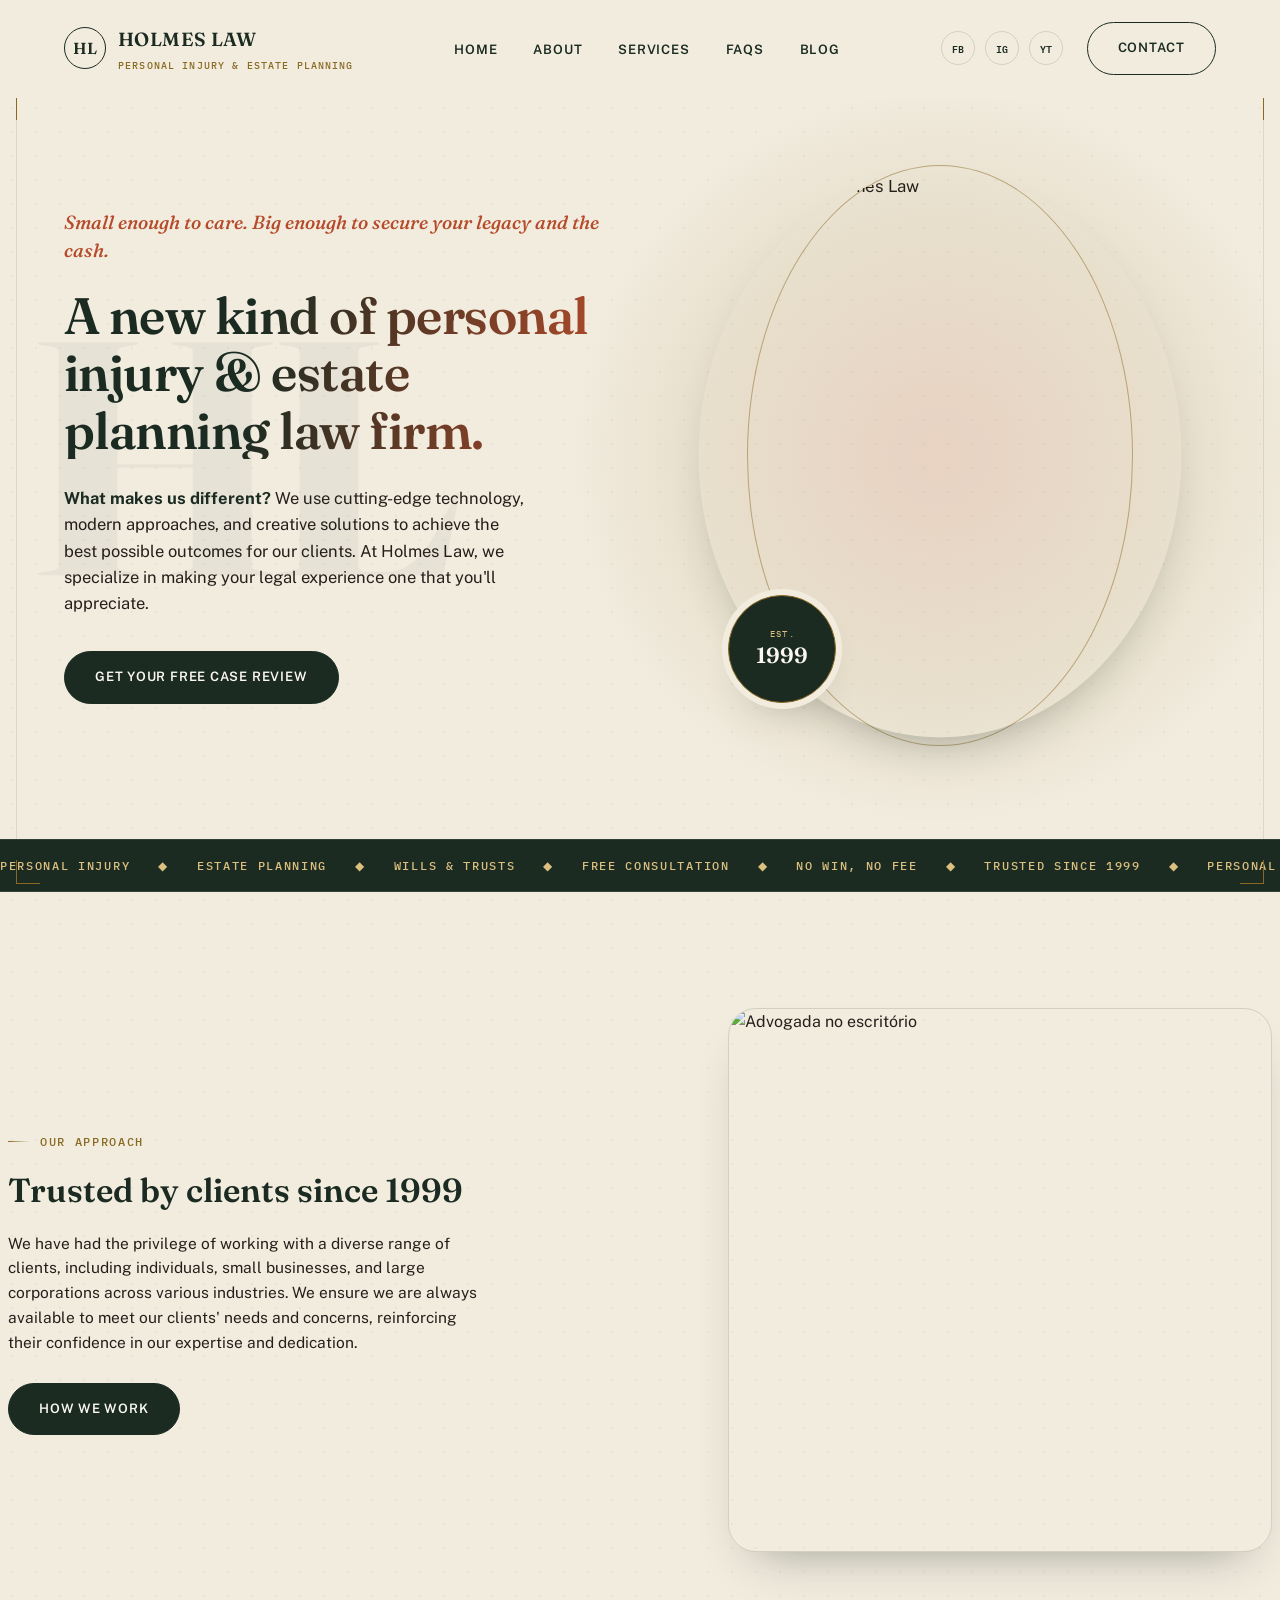
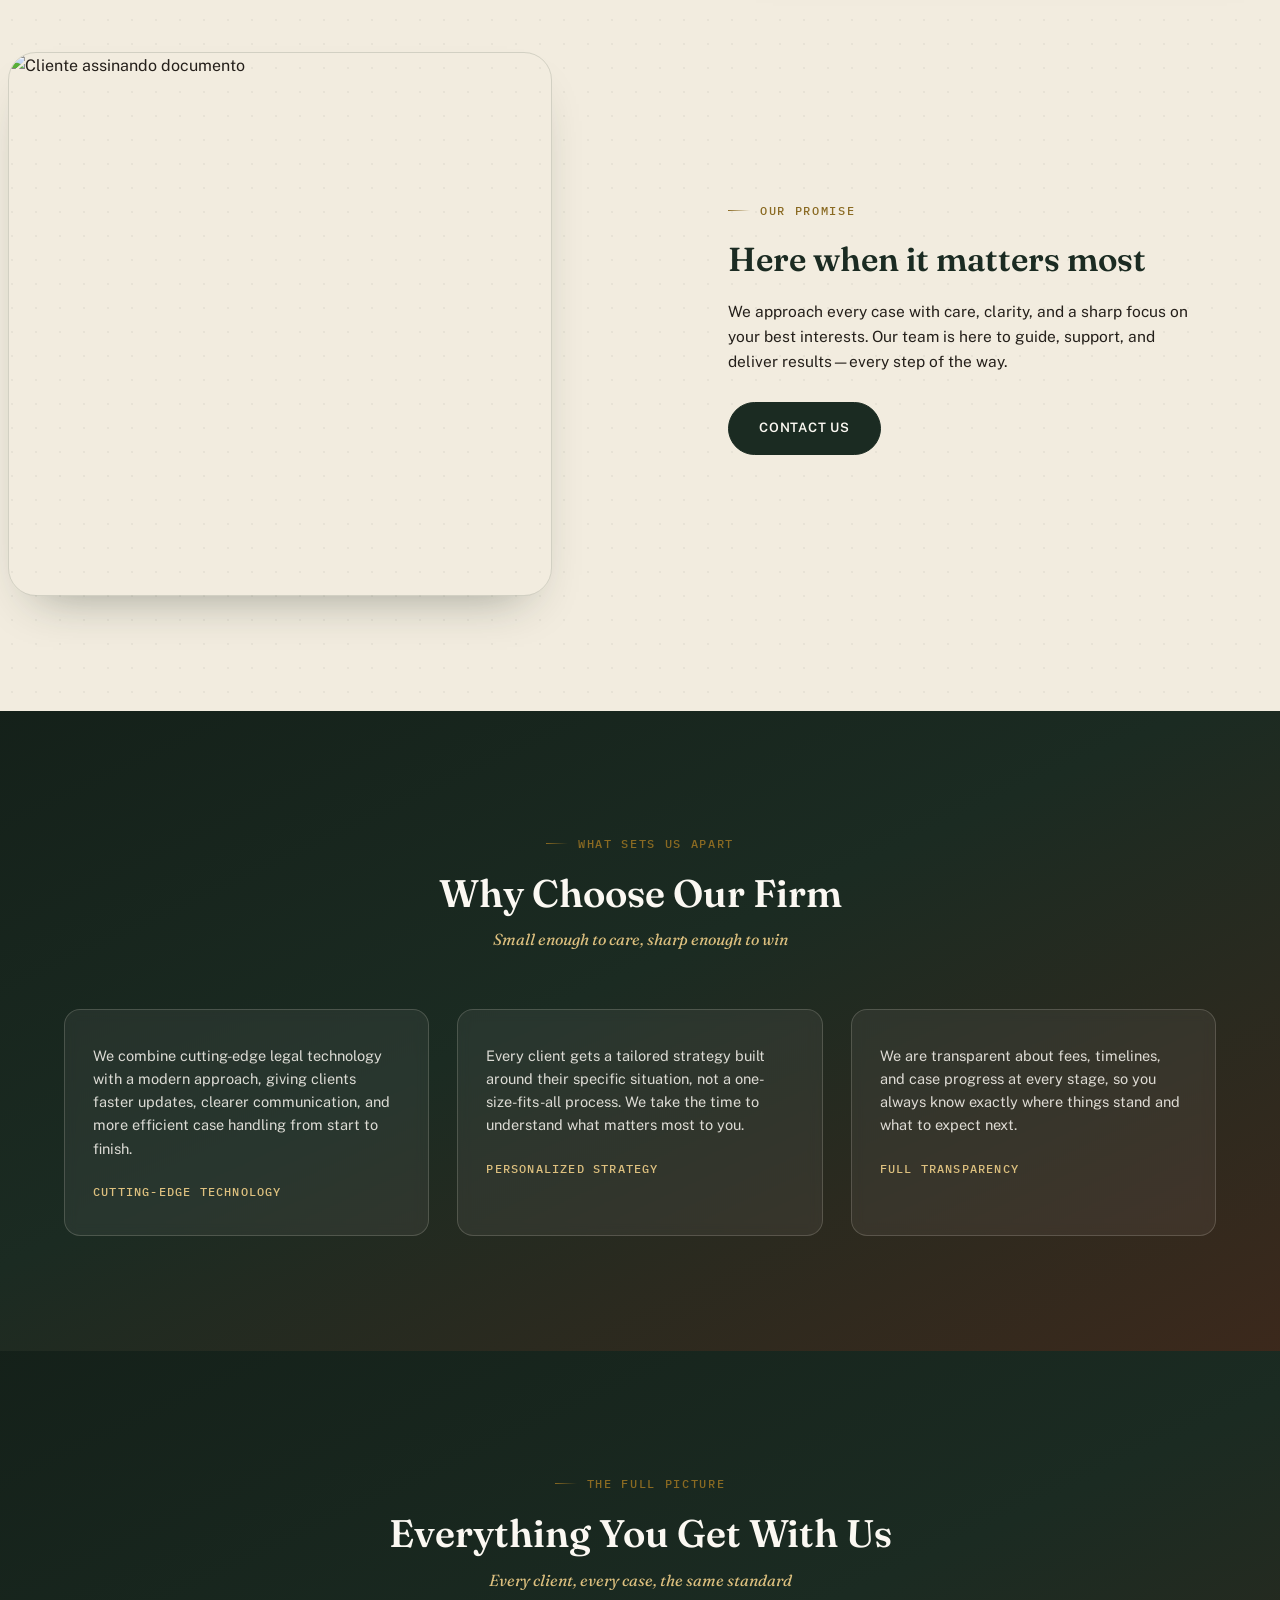
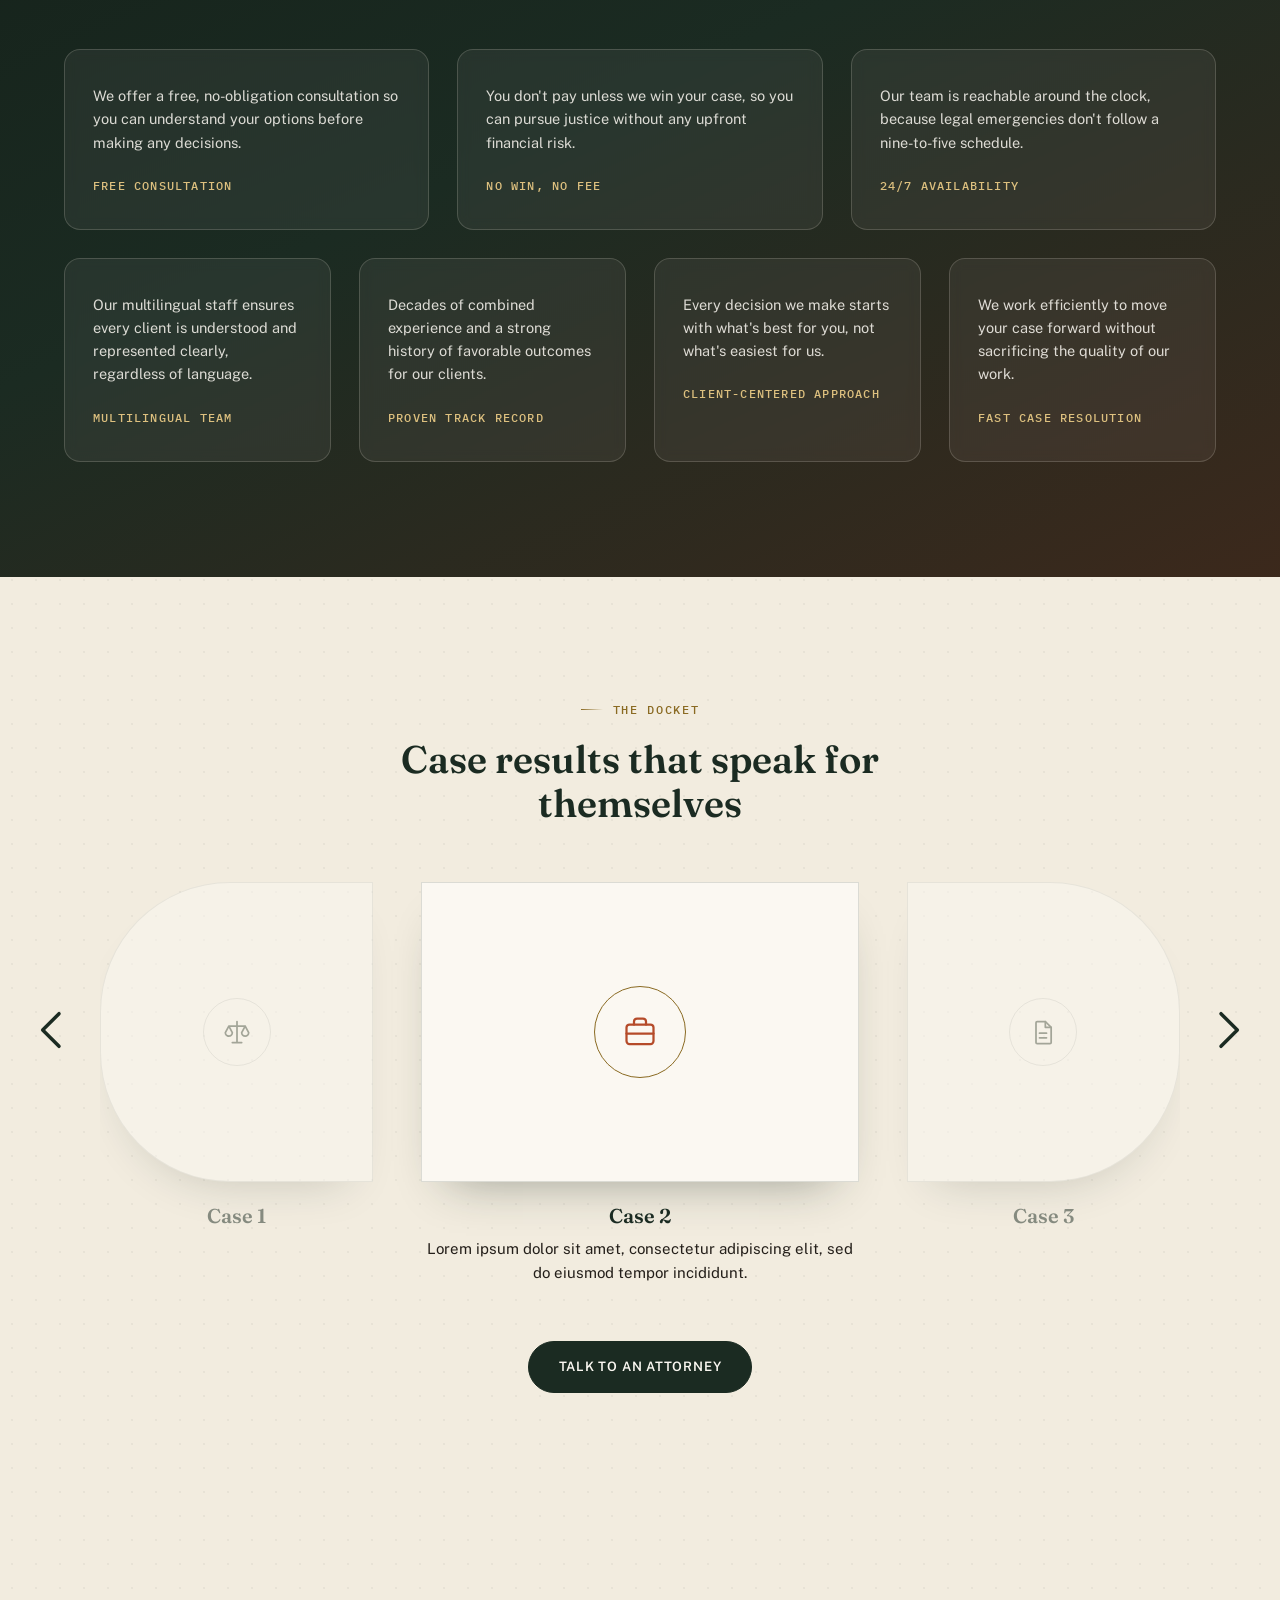
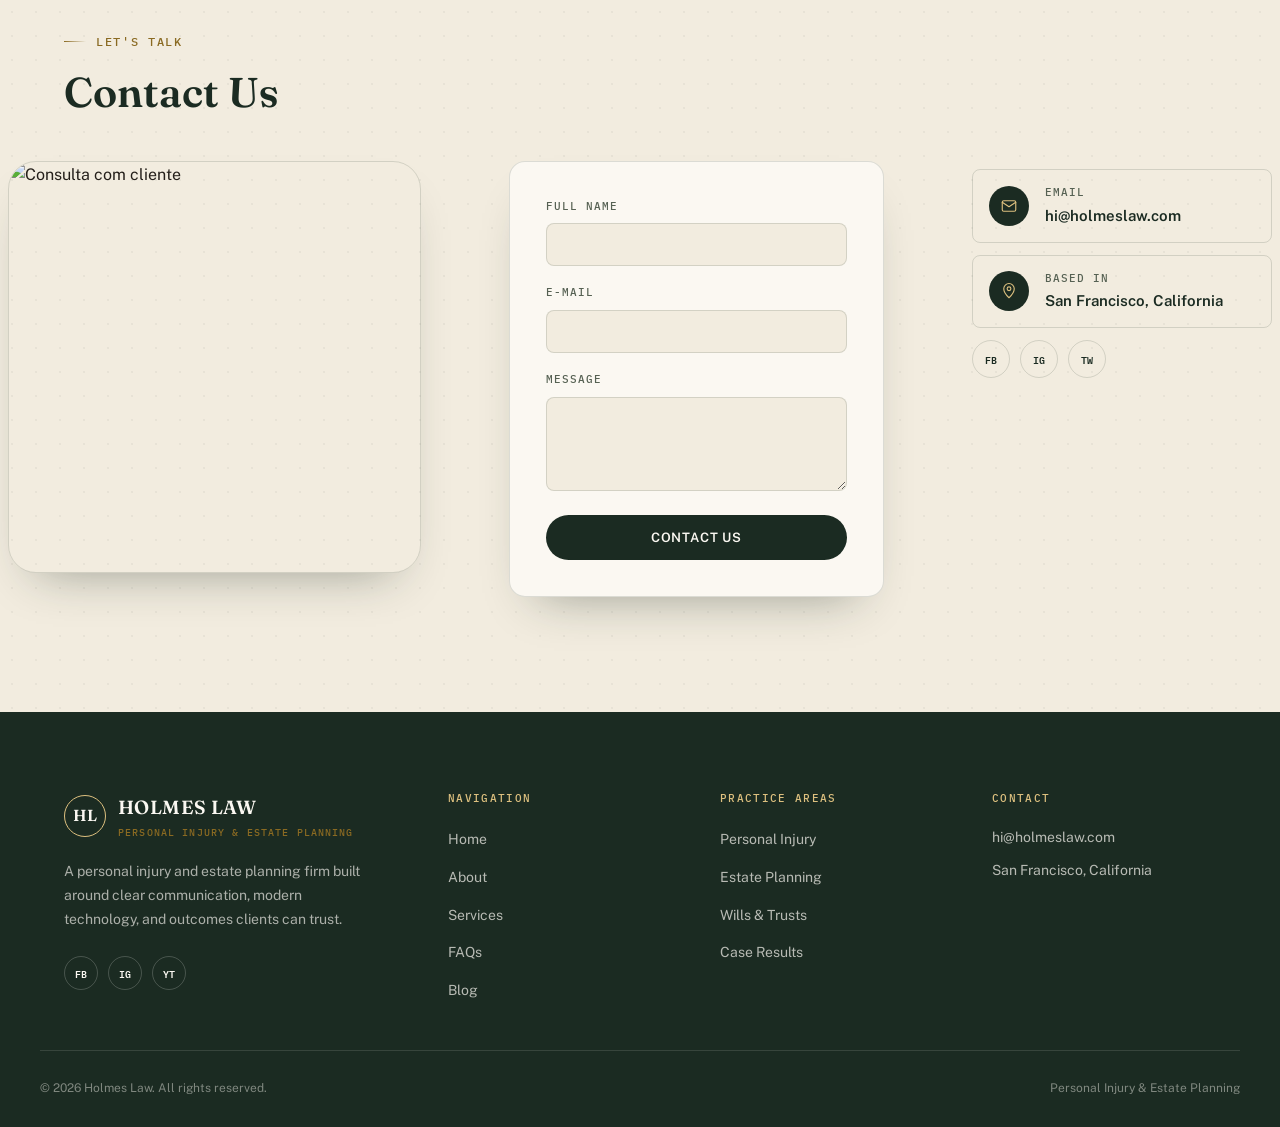
==== commit d8573392: "falta email e envio pra o email" ====
--- a/teste/index.html
+++ b/teste/index.html
@@ -13,7 +13,16 @@
 </head>
 <body>
 
-  <header class="site-header">
+  <div class="page-frame" aria-hidden="true">
+    <span class="corner corner-tl"></span>
+    <span class="corner corner-tr"></span>
+    <span class="corner corner-bl"></span>
+    <span class="corner corner-br"></span>
+  </div>
+
+  <div class="scroll-progress" id="scrollProgress"></div>
+
+  <header class="site-header" id="siteHeader">
     <div class="container header-inner">
 
       <a href="#" class="logo">
@@ -53,10 +62,22 @@
           <li><a href="#" aria-label="YouTube">YT</a></li>
         </ul>
         <a href="#" class="btn btn-primary">Contact</a>
+        <button class="nav-toggle" id="navToggle" aria-label="Abrir menu" aria-expanded="false">
+          <span></span><span></span><span></span>
+        </button>
       </div>
 
     </div>
   </header>
+
+  <div class="mobile-menu" id="mobileMenu">
+    <a href="#">Home</a>
+    <a href="#">About</a>
+    <a href="#">Services</a>
+    <a href="#">FAQs</a>
+    <a href="#">Blog</a>
+    <a href="#" class="mobile-menu-cta">Contact</a>
+  </div>
 
   <section class="hero">
     <div class="container hero-inner">
@@ -71,7 +92,7 @@
       </div>
 
       <div class="hero-media">
-        <img src="https://images.unsplash.com/photo-1662104935883-e9dd0619eaba?q=80&amp;w=1000&amp;h=1250&amp;auto=format&amp;fit=crop" alt="Advogada da Holmes Law">
+        <img src="https://images.unsplash.com/photo-1662104935883-e9dd0619eaba?q=80&amp;w=1000&amp;h=1250&amp;auto=format&amp;fit=crop" alt="Advogada da Holmes Law" id="heroImg">
         <div class="seal">
           <span>Est.</span>
           <strong>1999</strong>
@@ -81,11 +102,28 @@
     </div>
   </section>
 
+  <div class="ticker" aria-hidden="true">
+    <div class="ticker-track">
+      <span>Personal Injury</span><span class="ticker-dot">&#9670;</span>
+      <span>Estate Planning</span><span class="ticker-dot">&#9670;</span>
+      <span>Wills &amp; Trusts</span><span class="ticker-dot">&#9670;</span>
+      <span>Free Consultation</span><span class="ticker-dot">&#9670;</span>
+      <span>No Win, No Fee</span><span class="ticker-dot">&#9670;</span>
+      <span>Trusted Since 1999</span><span class="ticker-dot">&#9670;</span>
+      <span>Personal Injury</span><span class="ticker-dot">&#9670;</span>
+      <span>Estate Planning</span><span class="ticker-dot">&#9670;</span>
+      <span>Wills &amp; Trusts</span><span class="ticker-dot">&#9670;</span>
+      <span>Free Consultation</span><span class="ticker-dot">&#9670;</span>
+      <span>No Win, No Fee</span><span class="ticker-dot">&#9670;</span>
+      <span>Trusted Since 1999</span><span class="ticker-dot">&#9670;</span>
+    </div>
+  </div>
+
   <section class="about">
     <div class="container">
 
       <div class="about-row">
-        <div class="about-text reveal">
+        <div class="about-text reveal reveal-left">
           <span class="tag-label">Our Approach</span>
           <h2>Trusted by clients since 1999</h2>
           <p>
@@ -93,16 +131,16 @@
           </p>
           <a href="#" class="btn btn-secondary">How We Work</a>
         </div>
-        <div class="about-media reveal reveal-scale reveal-delay-1">
+        <div class="about-media reveal reveal-right">
           <img src="https://images.unsplash.com/photo-1758518727888-ffa196002e59?q=80&amp;w=1200&amp;h=1200&amp;auto=format&amp;fit=crop" alt="Advogada no escritório">
         </div>
       </div>
 
       <div class="about-row">
-        <div class="about-media reveal reveal-scale">
+        <div class="about-media reveal reveal-left">
           <img src="https://images.unsplash.com/photo-1450101499163-c8848c66ca85?q=80&amp;w=1200&amp;h=1200&amp;auto=format&amp;fit=crop" alt="Cliente assinando documento">
         </div>
-        <div class="about-text reveal reveal-delay-1">
+        <div class="about-text reveal reveal-right">
           <span class="tag-label">Our Promise</span>
           <h2>Here when it matters most</h2>
           <p>
@@ -368,11 +406,11 @@
 
       <div class="contact-grid">
 
-        <div class="contact-image reveal">
+        <div class="contact-image reveal reveal-left">
           <img src="https://images.unsplash.com/photo-1758691737246-95bf8f09a997?q=80&amp;w=1000&amp;h=1000&amp;auto=format&amp;fit=crop" alt="Consulta com cliente">
         </div>
 
-        <div class="contact-form-box reveal reveal-delay-1">
+        <div class="contact-form-box reveal">
           <form>
             <div class="form-field">
               <label for="contact-name">Full Name</label>
@@ -390,15 +428,26 @@
           </form>
         </div>
 
-        <div class="contact-info reveal reveal-delay-2">
-          <div class="contact-info-block">
-            <h4>Contact</h4>
-            <a href="mailto:hi@holmeslaw.com">hi@holmeslaw.com</a>
-          </div>
-
-          <div class="contact-info-block">
-            <h4>Based in</h4>
-            <p>San Francisco, California</p>
+        <div class="contact-info reveal reveal-right">
+          <a href="mailto:hi@holmeslaw.com" class="contact-item">
+            <span class="contact-item-icon">
+              <svg viewBox="0 0 24 24" fill="none" stroke="currentColor" stroke-width="1.5" stroke-linecap="round" stroke-linejoin="round"><rect x="3" y="5" width="18" height="14" rx="2"/><path d="M3 7l9 6 9-6"/></svg>
+            </span>
+            <span class="contact-item-text">
+              <small>Email</small>
+              <span>hi@holmeslaw.com</span>
+            </span>
+            <svg class="contact-item-arrow" viewBox="0 0 24 24" fill="none" stroke="currentColor" stroke-width="1.5" stroke-linecap="round" stroke-linejoin="round"><path d="M5 12h14M13 6l6 6-6 6"/></svg>
+          </a>
+
+          <div class="contact-item contact-item-static">
+            <span class="contact-item-icon">
+              <svg viewBox="0 0 24 24" fill="none" stroke="currentColor" stroke-width="1.5" stroke-linecap="round" stroke-linejoin="round"><path d="M12 21s7-6.5 7-12a7 7 0 1 0-14 0c0 5.5 7 12 7 12Z"/><circle cx="12" cy="9" r="2.5"/></svg>
+            </span>
+            <span class="contact-item-text">
+              <small>Based in</small>
+              <span>San Francisco, California</span>
+            </span>
           </div>
 
           <ul class="contact-social">
@@ -412,6 +461,62 @@
 
     </div>
   </section>
+
+  <footer class="site-footer">
+    <div class="container footer-top">
+
+      <div class="footer-brand">
+        <a href="#" class="logo">
+          <span class="logo-mark">HL</span>
+          <span class="logo-text">
+            HOLMES LAW
+            <small>PERSONAL INJURY &amp; ESTATE PLANNING</small>
+          </span>
+        </a>
+        <p>
+          A personal injury and estate planning firm built around clear communication, modern technology, and outcomes clients can trust.
+        </p>
+        <ul class="social-links">
+          <li><a href="#" aria-label="Facebook">FB</a></li>
+          <li><a href="#" aria-label="Instagram">IG</a></li>
+          <li><a href="#" aria-label="YouTube">YT</a></li>
+        </ul>
+      </div>
+
+      <div class="footer-col">
+        <h4>Navigation</h4>
+        <ul>
+          <li><a href="#">Home</a></li>
+          <li><a href="#">About</a></li>
+          <li><a href="#">Services</a></li>
+          <li><a href="#">FAQs</a></li>
+          <li><a href="#">Blog</a></li>
+        </ul>
+      </div>
+
+      <div class="footer-col">
+        <h4>Practice Areas</h4>
+        <ul>
+          <li><a href="#">Personal Injury</a></li>
+          <li><a href="#">Estate Planning</a></li>
+          <li><a href="#">Wills &amp; Trusts</a></li>
+          <li><a href="#">Case Results</a></li>
+        </ul>
+      </div>
+
+      <div class="footer-col">
+        <h4>Contact</h4>
+        <p><a href="mailto:hi@holmeslaw.com">hi@holmeslaw.com</a></p>
+        <p>San Francisco, California</p>
+      </div>
+
+    </div>
+
+    <div class="container footer-bottom">
+      <span>&copy; 2026 Holmes Law. All rights reserved.</span>
+      <span>Personal Injury &amp; Estate Planning</span>
+    </div>
+  </footer>
 
   <script>
     (function () {
@@ -445,6 +550,55 @@
 
       targets.forEach(function (el) { observer.observe(el); });
     })();
+
+    (function () {
+      var progress = document.getElementById('scrollProgress');
+      if (!progress) return;
+
+      function onScroll() {
+        var total = document.documentElement.scrollHeight - window.innerHeight;
+        var pct = total > 0 ? (window.scrollY / total) * 100 : 0;
+        progress.style.width = pct + '%';
+      }
+
+      onScroll();
+      window.addEventListener('scroll', onScroll, { passive: true });
+    })();
+
+    (function () {
+      var toggle = document.getElementById('navToggle');
+      var menu = document.getElementById('mobileMenu');
+      if (!toggle || !menu) return;
+
+      function closeMenu() {
+        toggle.classList.remove('open');
+        menu.classList.remove('open');
+        toggle.setAttribute('aria-expanded', 'false');
+      }
+
+      toggle.addEventListener('click', function () {
+        var isOpen = menu.classList.toggle('open');
+        toggle.classList.toggle('open', isOpen);
+        toggle.setAttribute('aria-expanded', String(isOpen));
+      });
+
+      menu.querySelectorAll('a').forEach(function (link) {
+        link.addEventListener('click', closeMenu);
+      });
+    })();
+
+    (function () {
+      var heroImg = document.getElementById('heroImg');
+      var reduceMotion = window.matchMedia('(prefers-reduced-motion: reduce)').matches;
+      if (!heroImg || reduceMotion) return;
+
+      window.addEventListener('scroll', function () {
+        if (window.scrollY < window.innerHeight) {
+          var shift = window.scrollY * 0.12;
+          heroImg.style.transform = 'translateY(' + shift + 'px) scale(1.05)';
+        }
+      }, { passive: true });
+    })();
   </script>
 
 </body>
--- a/teste/style.css
+++ b/teste/style.css
@@ -51,6 +51,35 @@
   display: block;
 }
 
+/* ===== Moldura fixa (exhibit frame) ===== */
+
+.page-frame {
+  position: fixed;
+  top: 96px;
+  left: 16px;
+  right: 16px;
+  bottom: 16px;
+  border: 1px solid rgba(27, 43, 34, 0.1);
+  pointer-events: none;
+  z-index: 40;
+}
+
+.page-frame .corner {
+  position: absolute;
+  width: 24px;
+  height: 24px;
+  border: 1.5px solid var(--brass);
+}
+
+.page-frame .corner-tl { top: -1px; left: -1px; border-right: none; border-bottom: none; }
+.page-frame .corner-tr { top: -1px; right: -1px; border-left: none; border-bottom: none; }
+.page-frame .corner-bl { bottom: -1px; left: -1px; border-right: none; border-top: none; }
+.page-frame .corner-br { bottom: -1px; right: -1px; border-left: none; border-top: none; }
+
+@media (max-width: 700px) {
+  .page-frame { top: 86px; left: 8px; right: 8px; bottom: 8px; }
+}
+
 a {
   text-decoration: none;
   color: inherit;
@@ -92,17 +121,27 @@
 
 .reveal {
   opacity: 0;
-  transform: translateY(28px);
-  transition: opacity 0.8s ease, transform 0.8s ease;
+  transform: translateY(36px);
+  filter: blur(6px);
+  transition: opacity 0.9s cubic-bezier(0.22, 1, 0.36, 1), transform 0.9s cubic-bezier(0.22, 1, 0.36, 1), filter 0.9s ease;
 }
 
 .reveal.is-visible {
+  filter: blur(0);
   opacity: 1;
   transform: none;
 }
 
 .reveal.reveal-scale {
   transform: translateY(24px) scale(0.94);
+}
+
+.reveal.reveal-left {
+  transform: translateX(-56px);
+}
+
+.reveal.reveal-right {
+  transform: translateX(56px);
 }
 
 .reveal-delay-1 { transition-delay: 0.1s; }
@@ -216,6 +255,19 @@
   box-shadow: none;
 }
 
+/* ===== Barra de progresso ===== */
+
+.scroll-progress {
+  position: fixed;
+  top: 0;
+  left: 0;
+  height: 3px;
+  width: 0%;
+  background: linear-gradient(90deg, var(--brass), var(--rust));
+  z-index: 1100;
+  transition: width 0.1s linear;
+}
+
 /* ===== Header / Navegação ===== */
 
 .site-header {
@@ -225,12 +277,15 @@
   background: var(--parchment);
   border-bottom: 1px solid transparent;
   padding: 22px 0;
-  transition: box-shadow 0.3s ease, padding 0.3s ease, border-color 0.3s ease;
+  transition: box-shadow 0.3s ease, padding 0.3s ease, border-color 0.3s ease, background-color 0.3s ease;
 }
 
 .site-header.is-scrolled {
   padding: 14px 0;
   border-color: var(--line);
+  background-color: rgba(242, 236, 224, 0.92);
+  backdrop-filter: blur(10px);
+  -webkit-backdrop-filter: blur(10px);
   box-shadow: 0 12px 24px -20px rgba(27, 43, 34, 0.5);
 }
 
@@ -406,14 +461,114 @@
   transform: scale(1.12);
 }
 
+/* ===== Menu mobile ===== */
+
+.nav-toggle {
+  display: none;
+  flex-direction: column;
+  justify-content: center;
+  gap: 5px;
+  width: 32px;
+  height: 32px;
+  background: none;
+  border: none;
+  cursor: pointer;
+  padding: 0;
+}
+
+.nav-toggle span {
+  width: 100%;
+  height: 2px;
+  background: var(--ink);
+  border-radius: 1px;
+  transition: transform 0.3s ease, opacity 0.3s ease;
+}
+
+.nav-toggle.open span:nth-child(1) {
+  transform: translateY(7px) rotate(45deg);
+}
+
+.nav-toggle.open span:nth-child(2) {
+  opacity: 0;
+}
+
+.nav-toggle.open span:nth-child(3) {
+  transform: translateY(-7px) rotate(-45deg);
+}
+
+.mobile-menu {
+  position: fixed;
+  top: 0;
+  right: -100%;
+  width: 78%;
+  max-width: 340px;
+  height: 100vh;
+  background: var(--ink);
+  z-index: 1000;
+  display: flex;
+  flex-direction: column;
+  justify-content: center;
+  gap: 8px;
+  padding: 0 40px;
+  transition: right 0.4s cubic-bezier(0.22, 1, 0.36, 1);
+  box-shadow: -20px 0 50px rgba(0, 0, 0, 0.35);
+}
+
+.mobile-menu.open {
+  right: 0;
+}
+
+.mobile-menu a {
+  color: var(--paper);
+  font-family: var(--font-display);
+  font-size: 1.4rem;
+  font-weight: 500;
+  letter-spacing: 0.01em;
+  padding: 14px 0;
+  border-bottom: 1px solid rgba(251, 248, 242, 0.1);
+  transition: color 0.25s ease, padding-left 0.25s ease;
+}
+
+.mobile-menu a:hover {
+  color: var(--brass-light);
+  padding-left: 8px;
+}
+
+.mobile-menu a.mobile-menu-cta {
+  margin-top: 8px;
+  color: var(--brass-light);
+  font-style: italic;
+}
+
 /* ===== Hero ===== */
 
 .hero {
+  position: relative;
   padding: clamp(48px, 7vw, 90px) 0 var(--section-pad);
   overflow: hidden;
 }
 
+.hero::before {
+  content: "HL";
+  position: absolute;
+  top: 50%;
+  left: 2%;
+  transform: translateY(-54%);
+  font-family: var(--font-display);
+  font-size: clamp(14rem, 26vw, 28rem);
+  font-weight: 700;
+  color: var(--ink);
+  opacity: 0.045;
+  line-height: 1;
+  letter-spacing: -0.05em;
+  pointer-events: none;
+  z-index: 0;
+  white-space: nowrap;
+}
+
 .hero-inner {
+  position: relative;
+  z-index: 1;
   display: grid;
   grid-template-columns: 1fr 1fr;
   align-items: center;
@@ -553,10 +708,55 @@
   line-height: 1.3;
 }
 
+/* ===== Faixa (ticker) ===== */
+
+.ticker {
+  overflow: hidden;
+  background: var(--ink);
+  border-top: 1px solid rgba(251, 248, 242, 0.1);
+  border-bottom: 1px solid rgba(251, 248, 242, 0.1);
+  padding: 16px 0;
+}
+
+.ticker-track {
+  display: flex;
+  width: max-content;
+  align-items: center;
+  gap: 28px;
+  animation: ticker-scroll 32s linear infinite;
+}
+
+.ticker-track span {
+  font-family: var(--font-mono);
+  font-size: 12px;
+  font-weight: 500;
+  letter-spacing: 0.14em;
+  text-transform: uppercase;
+  color: var(--brass-light);
+  white-space: nowrap;
+}
+
+.ticker-dot {
+  color: var(--rust);
+  font-size: 8px;
+}
+
+@keyframes ticker-scroll {
+  from { transform: translateX(0); }
+  to { transform: translateX(-50%); }
+}
+
+@media (prefers-reduced-motion: reduce) {
+  .ticker-track {
+    animation: none;
+  }
+}
+
 /* ===== About ===== */
 
 .about {
   padding: var(--section-pad) 0;
+  overflow-x: hidden;
 }
 
 .about-row {
@@ -865,6 +1065,7 @@
 
 .contact {
   padding: var(--section-pad) 0;
+  overflow-x: hidden;
 }
 
 .contact-title {
@@ -945,36 +1146,80 @@
   padding-top: 8px;
 }
 
-.contact-info-block {
-  margin-bottom: 36px;
-}
-
-.contact-info-block h4 {
+.contact-item {
+  display: flex;
+  align-items: center;
+  gap: 16px;
+  padding: 14px 16px;
+  margin-bottom: 12px;
+  border: 1px solid var(--line);
+  border-radius: var(--radius-sm);
+  transition: border-color 0.25s ease, background-color 0.25s ease, transform 0.25s ease;
+}
+
+a.contact-item:hover {
+  border-color: var(--brass);
+  background: var(--paper);
+  transform: translateX(6px);
+}
+
+.contact-item-icon {
+  flex-shrink: 0;
+  width: 40px;
+  height: 40px;
+  border-radius: 50%;
+  background: var(--ink);
+  color: var(--brass-light);
+  display: flex;
+  align-items: center;
+  justify-content: center;
+  transition: background-color 0.25s ease, transform 0.25s ease;
+}
+
+.contact-item-icon svg {
+  width: 18px;
+  height: 18px;
+}
+
+a.contact-item:hover .contact-item-icon {
+  background: var(--rust);
+  transform: scale(1.1);
+}
+
+.contact-item-text {
+  flex: 1;
+  display: flex;
+  flex-direction: column;
+}
+
+.contact-item-text small {
   font-family: var(--font-mono);
-  font-size: 11px;
+  font-size: 10.5px;
   font-weight: 500;
   text-transform: uppercase;
-  letter-spacing: 0.12em;
-  color: var(--brass);
-  margin-bottom: 10px;
-}
-
-.contact-info-block a,
-.contact-info-block p {
-  font-size: 16px;
+  letter-spacing: 0.1em;
+  color: var(--sage);
+  margin-bottom: 3px;
+}
+
+.contact-item-text span {
+  font-size: 15px;
   color: var(--ink);
-}
-
-.contact-info-block a {
-  position: relative;
-  border-bottom: 1px solid var(--line);
-  padding-bottom: 2px;
-  transition: color 0.25s ease, border-color 0.25s ease;
-}
-
-.contact-info-block a:hover {
+  font-weight: 600;
+}
+
+.contact-item-arrow {
+  width: 18px;
+  height: 18px;
   color: var(--rust);
-  border-color: var(--rust);
+  opacity: 0;
+  transform: translateX(-8px);
+  transition: opacity 0.25s ease, transform 0.25s ease;
+}
+
+a.contact-item:hover .contact-item-arrow {
+  opacity: 1;
+  transform: translateX(0);
 }
 
 .contact-social {
@@ -1004,6 +1249,89 @@
   transform: translateY(-3px) scale(1.12);
 }
 
+/* ===== Footer ===== */
+
+.site-footer {
+  background: var(--ink);
+  color: var(--paper);
+  padding: 80px 0 0;
+}
+
+.footer-top {
+  display: grid;
+  grid-template-columns: 1.5fr 1fr 1fr 1fr;
+  gap: 48px;
+  padding-bottom: 48px;
+  border-bottom: 1px solid rgba(251, 248, 242, 0.12);
+}
+
+.footer-brand .logo-text,
+.footer-brand .logo-mark {
+  color: var(--paper);
+  border-color: var(--brass-light);
+}
+
+.footer-brand p {
+  font-size: 14px;
+  color: rgba(251, 248, 242, 0.65);
+  line-height: 1.7;
+  max-width: 300px;
+  margin: 20px 0 24px;
+}
+
+.footer-brand .social-links a {
+  border-color: rgba(251, 248, 242, 0.2);
+  color: var(--paper);
+}
+
+.footer-brand .social-links a:hover {
+  background: var(--brass);
+  border-color: var(--brass);
+}
+
+.footer-col h4 {
+  font-family: var(--font-mono);
+  font-size: 11px;
+  font-weight: 500;
+  text-transform: uppercase;
+  letter-spacing: 0.12em;
+  color: var(--brass-light);
+  margin-bottom: 22px;
+}
+
+.footer-col ul {
+  display: flex;
+  flex-direction: column;
+  gap: 12px;
+}
+
+.footer-col a,
+.footer-col p {
+  font-size: 14px;
+  color: rgba(251, 248, 242, 0.7);
+  transition: color 0.2s ease, padding-left 0.2s ease;
+}
+
+.footer-col p + p {
+  margin-top: 10px;
+}
+
+.footer-col a:hover {
+  color: var(--paper);
+  padding-left: 6px;
+}
+
+.footer-bottom {
+  display: flex;
+  align-items: center;
+  justify-content: space-between;
+  flex-wrap: wrap;
+  gap: 12px;
+  padding: 28px 0;
+  font-size: 12px;
+  color: rgba(251, 248, 242, 0.45);
+}
+
 /* ===== Responsivo ===== */
 
 @media (max-width: 1100px) {
@@ -1014,20 +1342,17 @@
 }
 
 @media (max-width: 900px) {
-  .header-inner {
-    flex-wrap: wrap;
-  }
-
   .main-nav {
-    order: 3;
-    width: 100%;
-    justify-content: flex-start;
-  }
-
-  .main-nav > ul {
-    flex-wrap: wrap;
-    justify-content: flex-start;
-    gap: 16px 24px;
+    display: none;
+  }
+
+  .header-actions .social-links,
+  .header-actions .btn-primary {
+    display: none;
+  }
+
+  .nav-toggle {
+    display: flex;
   }
 
   .hero-inner {
@@ -1078,6 +1403,14 @@
   .contact-grid {
     grid-template-columns: 1fr;
   }
+
+  .footer-top {
+    grid-template-columns: 1fr 1fr;
+  }
+
+  .footer-brand {
+    grid-column: 1 / -1;
+  }
 }
 
 @media (max-width: 560px) {
@@ -1093,4 +1426,13 @@
   .seal strong {
     font-size: 18px;
   }
-}
+
+  .footer-top {
+    grid-template-columns: 1fr;
+  }
+
+  .footer-bottom {
+    flex-direction: column;
+    align-items: flex-start;
+  }
+}
